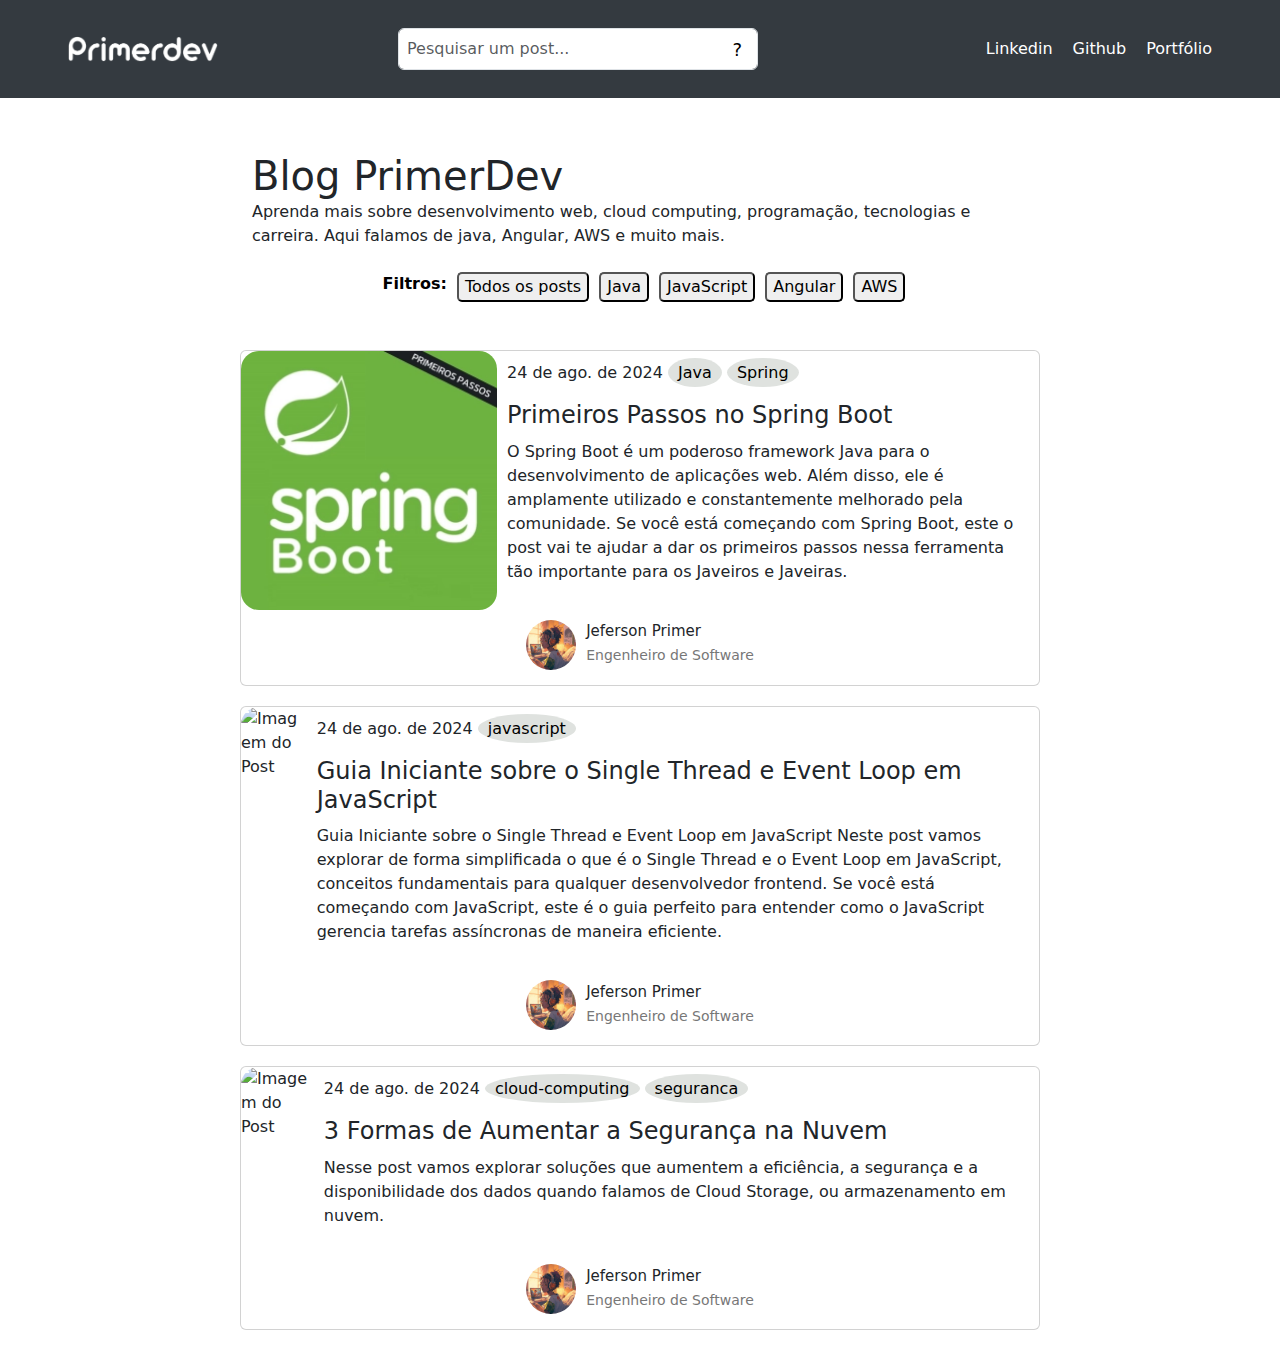
==== index.html @ 16a3ca8a "styles: remove comments" ====
<!DOCTYPE html>
<html lang="pt-BR">
  <head>
    <meta charset="UTF-8" />
    <meta name="viewport" content="width=device-width, initial-scale=1.0" />

    <!-- -->
    <link
      href="https://cdn.jsdelivr.net/npm/bootstrap@5.3.0-alpha1/dist/css/bootstrap.min.css"
      rel="stylesheet"
    />

    <title>Blog | Jeferson Primer | Dev</title>
    <link rel="stylesheet" href="styles.css" />
    <link rel="stylesheet" href="mobile.css" />
  </head>
  <body>
    <!--  -->
    <header>
      <nav class="navbar navbar-expand-lg navbar-dark ms-5 me-5">
        <div class="logo">
          <img src="image/logo.png" alt="Logo Primerdev" />
        </div>
        <!-- -->
        
        <!-- -->
        <button
          class="navbar-toggler"
          type="button"
          id="hamburger-btn"
          aria-controls="navbarNav"
          aria-expanded="false"
          aria-label="Alternar navegação"
        >
          <span class="navbar-toggler-icon"></span>
        </button>

        <div class="search-bar search-container">
          <!--  -->
          <input
            type="text"
            id="search-input"
            class="form-control"
            placeholder="Pesquisar um post..."
            autocomplete="off"
          />
          
          <!--  -->
          <button id="helpButton" title="Ajuda">?</button>
          
          <!-- Mensagem informativa (será exibida ao clicar no botão de ajuda) -->
          <div id="message" class="message" style="display: none;">Digite 3 ou mais caracteres para começar a busca</div>
          
          <!-- Lista de sugestões de pesquisa -->
          <ul id="suggestionsList" class="suggestions-list"></ul>
        </div>
        
        <!-- Links de navegação -->
        <div class="collapse navbar-collapse" id="navbarNav">
          <div class="nav-links ms-auto">
            <a href="https://www.linkedin.com/in/jeferson-primer/" class="nav-link">Linkedin</a>
            <a href="https://github.io/jefersonprimer" class="nav-link">Github</a>
            <a href="https://jefersonprimer.github.com" class="nav-link">Portfólio</a>
          </div>
        </div>
      </nav>
    </header>

    <!--  -->
    <main>
      <section>
        <div class="container home">
          <h1>Blog PrimerDev</h1>
          <p>
            Aprenda mais sobre desenvolvimento web, cloud computing,
            programação, tecnologias e <br> carreira. Aqui falamos de java, Angular,
            AWS e muito mais.
          </p>
        </div>

        <!--  -->
        <div class="filtro ms-4 me-3 mt-4 mb-5">
          <span>Filtros:</span>
          <button class="filter-btn" data-filter="all">Todos os posts</button>
          <button class="filter-btn" data-filter="java">Java</button>
          <button class="filter-btn" data-filter="javascript">JavaScript</button>
          <button class="filter-btn" data-filter="angular">Angular</button>
          <button class="filter-btn" data-filter="aws">AWS</button>
        </div>
      </section>

      <!--  -->
      <section>
        <div class="container card-container" id="posts-container">
          <!--  -->
          <a href="post-detalhes.html?id=1">
            <div class="card" data-tags="java Spring">
              <div class="post">
                <div class="post-header">
                  <img src="image/cover.webp" alt="Imagem do Post" />
                  <div class="post-text">
                    <p class="data">
                      24 de ago. de 2024 <span>Java</span> <span>Spring</span>
                    </p>
                    <h1>Primeiros Passos no Spring Boot</h1>
                    <p>
                      O Spring Boot é um poderoso framework Java para o desenvolvimento de aplicações
                      web. Além disso, ele é amplamente utilizado e constantemente melhorado pela 
                      comunidade. Se você está começando com Spring Boot, este o post vai te ajudar
                      a dar os primeiros passos nessa ferramenta tão importante para os Javeiros
                      e Javeiras.
                    </p>
                  </div>
                </div>
              </div>
          </a>

            <a href="https://jefersonprimer.github.com">
              <div class="meu-perfil">
                <img src="image/profile.jpg" alt="Foto de perfil" />
                <div class="perfil-info">
                  <h1>Jeferson Primer</h1>
                  <p>Engenheiro de Software</p>
                </div>
              </div>
            </a>
          </div>

          <!--  -->
          <a href="post-detalhes.html?id=2">
            <div class="card" data-tags="javascript">
              <div class="post">
                <div class="post-header">
                  <img src="image/js.webp" alt="Imagem do Post" />
                  <div class="post-text">
                    <p class="data">
                      24 de ago. de 2024 <span>javascript</span>
                    </p>
                    <h1>Guia Iniciante sobre o Single Thread e Event Loop em JavaScript</h1>
                    <p>
                      Guia Iniciante sobre o Single Thread e Event Loop em JavaScript
                      Neste post vamos explorar de forma simplificada o que é o Single Thread
                      e o Event Loop em JavaScript, conceitos fundamentais para qualquer 
                      desenvolvedor frontend. Se você está começando com JavaScript, este é o 
                      guia perfeito para entender como o JavaScript gerencia tarefas assíncronas 
                      de maneira eficiente.
                    </p>
                  </div>
                </div>
              </div>
          </a>

            <a href="https://jefersonprimer.github.com">
              <div class="meu-perfil">
                <img src="image/profile.jpg" alt="Foto de perfil" />
                <div class="perfil-info">
                  <h1>Jeferson Primer</h1>
                  <p>Engenheiro de Software</p>
                </div>
              </div>
            </a>
          </div>

          <!--  -->
          <a href="post-detalhes.html?id=3">
            <div class="card" data-tags="aws cloud">
              <div class="post">
                <div class="post-header">
                  <img src="image/cc.webp" alt="Imagem do Post" />
                  <div class="post-text">
                    <p class="data">
                      24 de ago. de 2024 <span>cloud-computing</span> <span>seguranca</span>
                    </p>
                    <h1>3 Formas de Aumentar a Segurança na Nuvem</h1>
                    <p>
                      Nesse post vamos explorar soluções que aumentem a eficiência, a segurança 
                      e a disponibilidade dos dados quando falamos de Cloud Storage, ou 
                      armazenamento em nuvem.
                    </p>
                  </div>
                </div>
              </div>
          </a>

            <a href="https://jefersonprimer.github.com">
              <div class="meu-perfil">
                <img src="image/profile.jpg" alt="Foto de perfil" />
                <div class="perfil-info">
                  <h1>Jeferson Primer</h1>
                  <p>Engenheiro de Software</p>
                </div>
              </div>
            </a>
          </div>

      </section>
    </main>

    <div id="menu-overlay" class="overlay">
      <div class="overlay-content">
        <a href="https://www.linkedin.com/in/jeferson-primer/" class="nav-link">Linkedin</a>
        <a href="https://github.com/jefersonprimer" class="nav-link">Github</a>
        <a href="https://jefersonprimer.github.io" class="nav-link">Portfólio</a>
      </div>
    </div>

    <script src="search.js"></script>
    <script src="scripts.js"></script>
    <script src="filtro.js"></script>
    <script src="searchSujest.js"></script>

    <!--  -->
    <script src="https://cdn.jsdelivr.net/npm/@popperjs/core@2.11.6/dist/umd/popper.min.js"></script>
    <script src="https://cdn.jsdelivr.net/npm/bootstrap@5.3.0-alpha1/dist/js/bootstrap.min.js"></script>
  </body>
</html>
---- styles.css ----
body, html {
  overflow-x: hidden;
}

/* header style */
header {
  display: flex;
  justify-content: center;  
  align-items: center;
  background-color: #343a40;
  padding: 0px 20px; /* 10px 20px */
  margin-bottom: 6vh;
}

/* Navbar styles */
.navbar {
  display: flex;
  justify-content: space-between; 
  align-items: center;
  width: 100%;
}

/* Logo */
.navbar .logo img {
  filter: brightness(0) invert(1);
  max-width: 150px;
  margin-right: 10rem;
}

/* Search styles */
/* .navbar .search-bar {
  display: flex;
  justify-content: flex-end;
  margin-left: auto;  
  width: 30%;
} */

.navbar .search-bar input {
  width: 100%;
  padding: 8px;
}


/* Navbar styles */
.navbar {
  display: flex;
  justify-content: space-between;  
  align-items: center;
  width: 100%;
}

/* Barra de pesquisa */
.navbar .search-bar {
  flex-grow: 1;
  max-width: 40vh;
  min-width: 22vh;
  display: flex;
  justify-content: flex-end;
}

.navbar .search-bar input {
  width: 100%;
  padding: 8px;
}

.nav-links {
  display: flex;
  gap: 20px;
  justify-content: flex-start;
}

.nav-links a {
  color: white;
  text-decoration: none;
}

.nav-links a:hover {
  text-decoration: underline;
}

.home {
  display: flex;            
  flex-direction: column; 
  align-items: flex-start;  
  margin: 0 auto;           
  max-width: 800px;
  width: 100%;          
  height: auto;          
}

.home h1, .home p {
  text-align: left;         
  margin: 0;               
}



/* Overlay nav */
/* Alteração na classe do ícone do hambúrguer */
.navbar-toggler-icon {
  background-image: url("data:image/svg+xml,%3Csvg xmlns='http://www.w3.org/2000/svg' width='30' height='30' viewBox='0 0 30 30'%3E%3Cpath stroke='%23ffffff' stroke-linecap='round' stroke-linejoin='round' stroke-width='2' d='M5 7h20M5 15h20M5 23h20'%3E%3C/path%3E%3C/svg%3E");
}

.navbar-toggler-icon.close-icon {
  background-image: url("data:image/svg+xml,%3Csvg xmlns='http://www.w3.org/2000/svg' width='30' height='30' viewBox='0 0 30 30'%3E%3Cpath stroke='%23ffffff' stroke-linecap='round' stroke-linejoin='round' stroke-width='2' d='M6 6l18 18M6 24L24 6'%3E%3C/path%3E%3C/svg%3E");
}

.overlay {
  position: fixed;
  top: 0;
  left: 0;
  width: 100%;
  height: 100%;
  background-color: rgba(0, 0, 0, 0.8);
  z-index: 9999;
  display: none;
  justify-content: center;
  align-items: center;
  opacity: 0;
  transition: opacity 0.3s ease;
}

.overlay.show {
  display: flex;
  opacity: 1;
}

.overlay-content {
  display: flex;
  flex-direction: column;
  align-items: center;
}

.overlay-content a {
  color: white;
  font-size: 24px;
  text-decoration: none;
  margin: 20px 0;
}

.overlay-content a:hover {
  text-decoration: underline;
}

.filtro {
  display: flex;
  justify-content: center;
  gap: 10px;
}

.filtro span {
  color: black;
  font-weight: bold;
}

.filtro button {
  border-radius: 5px;
}


/* Structure of container */

a {
  color: inherit;
  text-decoration: none;
}

.card {
  width: 100%; 
  max-width: 800px; 
  margin: 20px auto; 
}


.post {
  display: flex;
  flex-direction: row; 
  justify-content: flex-start; 
  align-items: center; 
  gap: 2vh; 
}

.post-header {
  display: flex;
  flex-direction: row; 
  width: 100%;
}

.post-header img {
  border-radius: 2vh;
  max-width: 30vh; 
  object-fit: cover; 
}

.post-text {
  flex-grow: 1; 
  padding: 10px;
}

.post-text h1 {
  font-size: 24px;
  margin-bottom: 10px;
}

.post-text p {
  font-size: 16px; 
}

.post-text span {
  border-radius: 50%;
  padding: 5px 10px;
  background-color: #1212;
  color: black;
}

/* perfil styles container*/
.meu-perfil {
  display: flex;
  justify-content: center; 
  align-items: center; 
  gap: 10px; 
  margin-top: 10px;
}

.meu-perfil img {
  max-width: 50px; 
  border-radius: 50%; 
  margin-bottom: 15px;
}

.perfil-info {
  display: flex;
  flex-direction: column; 
  justify-content: center;
}

.perfil-info h1 {
  font-size: 15px; 
  margin: 0
}

.perfil-info p {
  font-size: 14px; 
  color: #777; 
  margin-top: 5px;
}

/* Estilos para o campo de pesquisa */
.search-container {
  position: relative;
  margin: 20px;
}

#searchInput {
  padding: 10px;
  width: 200px;
  transition: width 0.4s ease;
}

#searchInput.expanded {
  width: 400px; 
}

#helpButton {
  position: absolute;
  right: 10px;
  top: 50%;
  transform: translateY(-50%);
  background: none;
  border: none;
  font-size: 18px;
  cursor: pointer;
}

.message {
  display: none;
  margin-top: 10px;
  color: #888;
  font-size: 14px;
}

.suggestions-list {
  list-style: none;
  padding: 0;
  margin: 0;
  position: absolute;
  top: 50px;
  left: 0;
  right: 0;
  background-color: white;
  border: 1px solid #ccc;
  display: none; 
  max-height: 200px;
  overflow-y: auto;
}

.suggestions-list li {
  padding: 10px;
  cursor: pointer;
}

.suggestions-list li:hover {
  background-color: #f0f0f0;
}

.suggestions-list.active {
  display: block; 
}
---- mobile.css ----
@media (max-width: 768px) {
  /* Modifica o layout do card-container para coluna */
  .card-container {
    flex-direction: column; /* Empilha os itens em uma coluna */
    align-items: center; /* Centraliza os itens */
  }

  /* Faz os cards ocuparem 100% da largura da tela */
  .card {
    width: 100%; /* Card ocupa 100% da largura */
    margin-bottom: 20px; /* Espaço entre os cards */
  }

  /* Modifica o layout do post-header */
  .post-header {
    flex-direction: column; /* Coloca a imagem em cima e o texto abaixo */
    align-items: center; /* Centraliza o conteúdo dentro do card */
  }

  .post-header img {
    width: 100%; /* A imagem vai ocupar toda a largura disponível */
    max-width: 100%; /* Garante que a imagem ocupe toda a largura */
    margin-bottom: 10px; /* Espaço entre a imagem e o texto */
  }

  .post-text {
    width: 100%; /* O texto vai ocupar toda a largura disponível */
    text-align: center; /* Centraliza o texto */
  }

  /* Estilo do perfil */
.meu-perfil {
  display: flex;
  justify-content: center; /* Alinha o perfil no centro */
  align-items: center; /* Alinha verticalmente o conteúdo */
  gap: 10px; /* Espaço entre a imagem e o texto */
  margin-top: 10px;
}

.meu-perfil img {
  max-width: 50px; /* Tamanho da imagem do perfil */
  border-radius: 50%; /* Deixa a imagem circular */
  margin-bottom: 15px;
}

.perfil-info {
  display: flex;
  flex-direction: column; /* Organiza os itens do perfil verticalmente */
  justify-content: center;
}

.perfil-info h1 {
  font-size: 15px; /* Tamanho do nome */
  margin: 0
}

.perfil-info p {
  font-size: 14px; /* Tamanho do cargo */
  color: #777; /* Cor para o cargo */
  margin-top: 5px;
}
}


/* Responsividade - Para telas menores */
@media (max-width: 992px) {
  .navbar .search-bar {
    width: 100%;  /* A barra de pesquisa ocupa toda a largura em telas pequenas */
  }

  .nav-links {
    display: flex;
    flex-direction: column; /* Torna os links verticais em telas pequenas */
    gap: 10px;
    margin-bottom: 10px;
  }

  .navbar-toggler {
    display: block;  /* Exibe o botão de alternância */
  }

  .navbar-collapse {
    display: none;
  }

  .navbar-toggler.collapsed + .navbar-collapse {
    display: flex;
    flex-direction: column;
    width: 100%;  /* Garante que o menu ocupe toda a largura */
  }
}
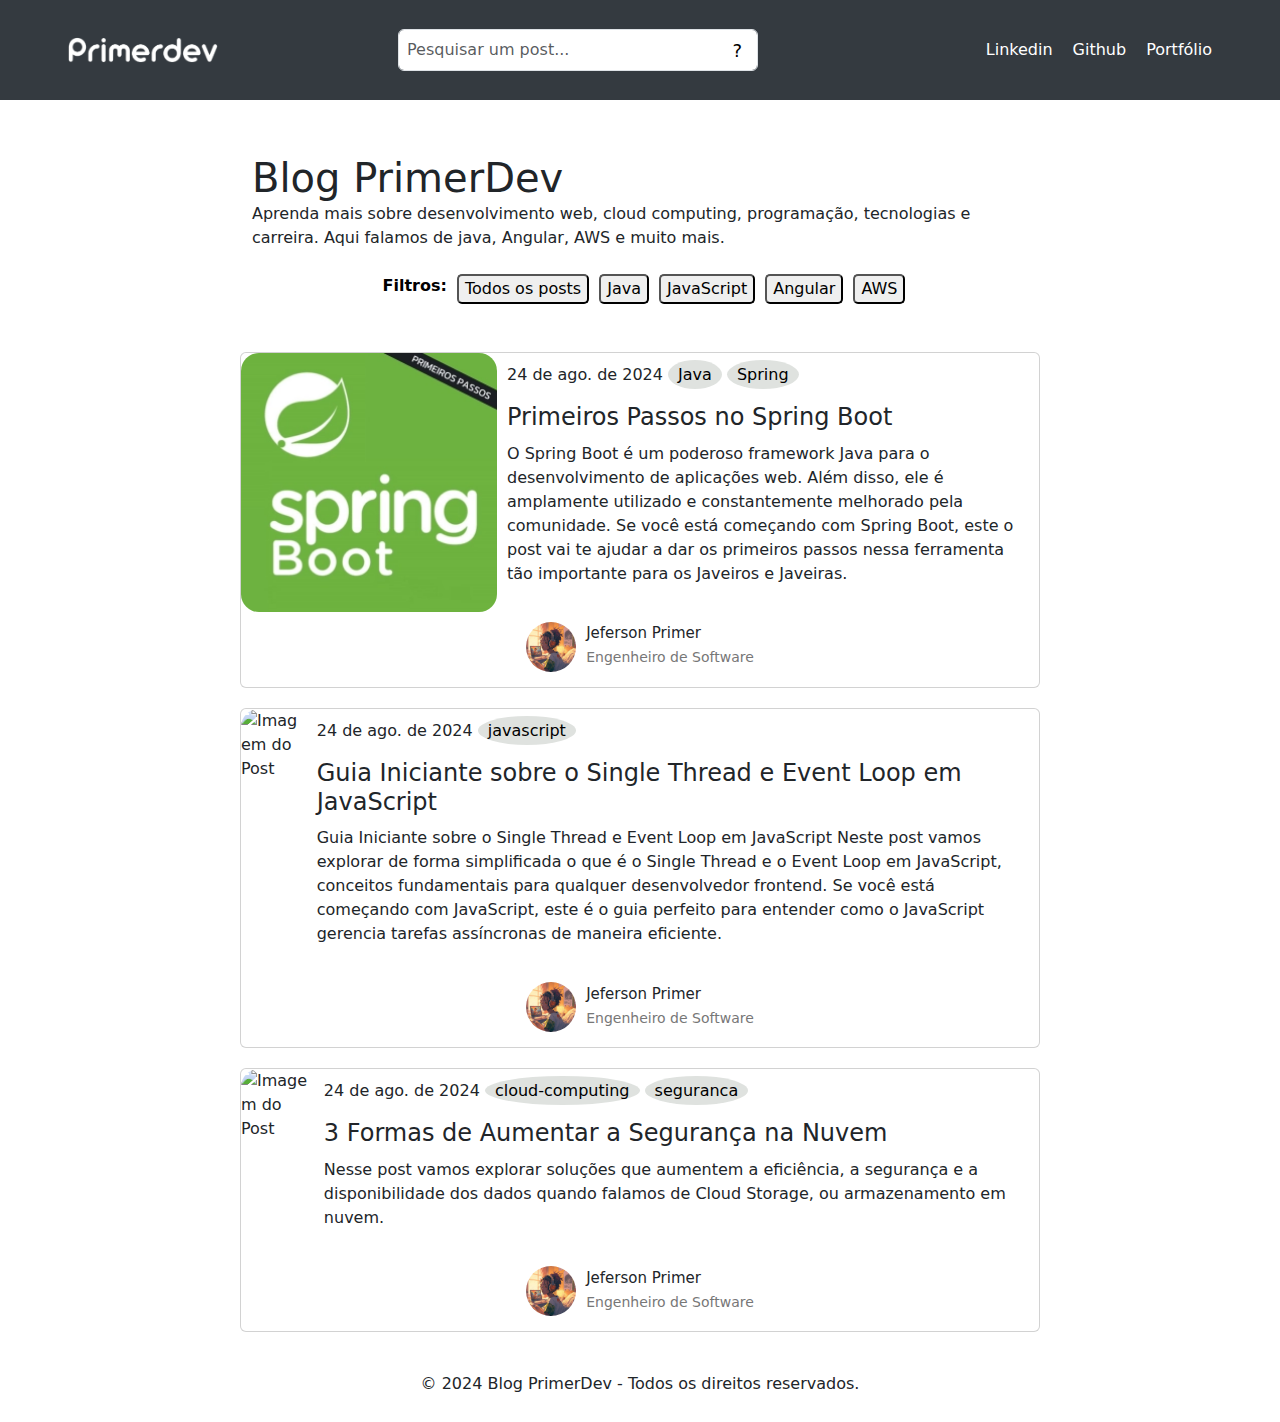
==== commit ac2a8d5b: "feat(footer): create footer in every pages" ====
--- a/index.html
+++ b/index.html
@@ -58,9 +58,9 @@
         <!-- Links de navegação -->
         <div class="collapse navbar-collapse" id="navbarNav">
           <div class="nav-links ms-auto">
-            <a href="https://www.linkedin.com/in/jeferson-primer/" class="nav-link">Linkedin</a>
-            <a href="https://github.io/jefersonprimer" class="nav-link">Github</a>
-            <a href="https://jefersonprimer.github.com" class="nav-link">Portfólio</a>
+            <a href="https://www.linkedin.com/in/jeferson-primer/" target="_blank" class="nav-link">Linkedin</a>
+            <a href="https://github.com/jefersonprimer" target="_blank" class="nav-link">Github</a>
+            <a href="https://jefersonprimer.github.io" target="_blank" class="nav-link">Portfólio</a>
           </div>
         </div>
       </nav>
@@ -115,7 +115,7 @@
               </div>
           </a>
 
-            <a href="https://jefersonprimer.github.com">
+            <a href="https://jefersonprimer.github.com" target="_blank">
               <div class="meu-perfil">
                 <img src="image/profile.jpg" alt="Foto de perfil" />
                 <div class="perfil-info">
@@ -150,7 +150,7 @@
               </div>
           </a>
 
-            <a href="https://jefersonprimer.github.com">
+            <a href="https://jefersonprimer.github.com" target="_blank">
               <div class="meu-perfil">
                 <img src="image/profile.jpg" alt="Foto de perfil" />
                 <div class="perfil-info">
@@ -182,7 +182,7 @@
               </div>
           </a>
 
-            <a href="https://jefersonprimer.github.com">
+            <a href="https://jefersonprimer.github.com" target="_blank">
               <div class="meu-perfil">
                 <img src="image/profile.jpg" alt="Foto de perfil" />
                 <div class="perfil-info">
@@ -196,11 +196,15 @@
       </section>
     </main>
 
+    <footer>
+      <p>&copy; 2024 Blog <a href="https://www.linkedin.com/in/jeferson-primer/" target="_blank">PrimerDev</a> - Todos os direitos reservados.</p>
+    </footer>
+
     <div id="menu-overlay" class="overlay">
       <div class="overlay-content">
-        <a href="https://www.linkedin.com/in/jeferson-primer/" class="nav-link">Linkedin</a>
-        <a href="https://github.com/jefersonprimer" class="nav-link">Github</a>
-        <a href="https://jefersonprimer.github.io" class="nav-link">Portfólio</a>
+        <a href="https://www.linkedin.com/in/jeferson-primer/" target="_blank" class="nav-link">Linkedin</a>
+        <a href="https://github.com/jefersonprimer" target="_blank" class="nav-link">Github</a>
+        <a href="https://jefersonprimer.github.io" target="_blank" class="nav-link">Portfólio</a>
       </div>
     </div>
 
--- a/styles.css
+++ b/styles.css
@@ -8,7 +8,7 @@
   justify-content: center;  
   align-items: center;
   background-color: #343a40;
-  padding: 0px 20px; /* 10px 20px */
+  padding: 1px 20px; /* 10px 20px */
   margin-bottom: 6vh;
 }
 
@@ -306,3 +306,11 @@
 .suggestions-list.active {
   display: block; 
 }
+
+footer {
+  display: flex;
+  justify-content: center;
+  align-items: center;
+  padding-top: 20px;
+  padding-bottom: 10px;
+}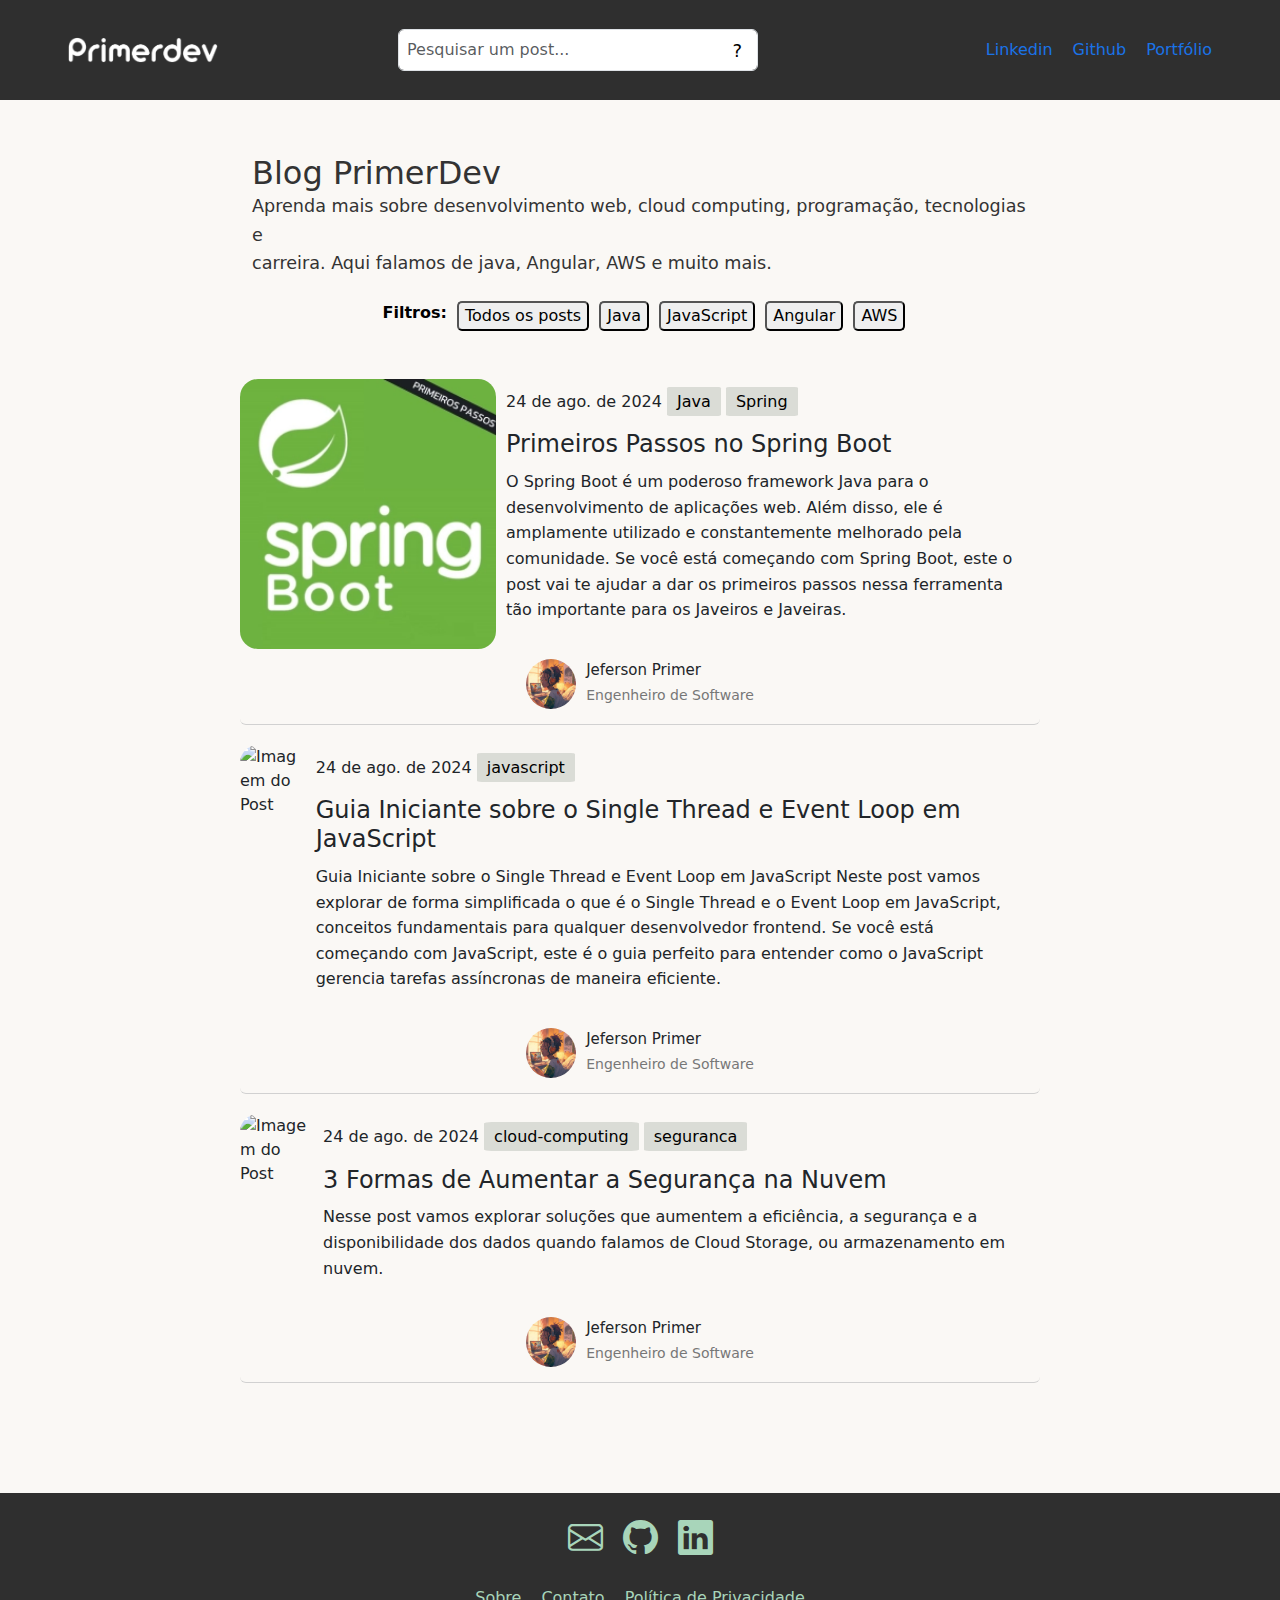
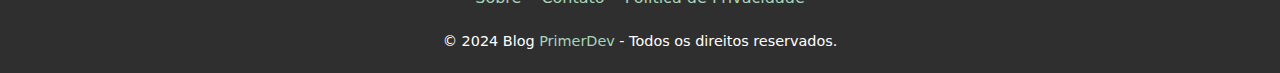
==== commit 7cc28a3d: "feat: create footer" ====
--- a/index.html
+++ b/index.html
@@ -9,6 +9,9 @@
       href="https://cdn.jsdelivr.net/npm/bootstrap@5.3.0-alpha1/dist/css/bootstrap.min.css"
       rel="stylesheet"
     />
+
+    <!-- -->
+    <link href="https://cdn.jsdelivr.net/npm/bootstrap-icons/font/bootstrap-icons.css" rel="stylesheet">
 
     <title>Blog | Jeferson Primer | Dev</title>
     <link rel="stylesheet" href="styles.css" />
@@ -19,7 +22,7 @@
     <header>
       <nav class="navbar navbar-expand-lg navbar-dark ms-5 me-5">
         <div class="logo">
-          <img src="image/logo.png" alt="Logo Primerdev" />
+          <a href="/index.html"><img src="image/logo.png" alt="Logo Primerdev" /></a>
         </div>
         <!-- -->
         
@@ -197,8 +200,35 @@
     </main>
 
     <footer>
-      <p>&copy; 2024 Blog <a href="https://www.linkedin.com/in/jeferson-primer/" target="_blank">PrimerDev</a> - Todos os direitos reservados.</p>
+      <div class="footer-container">
+        <!-- Linha 1: Ícones de redes sociais -->
+        <div class="footer-icons">
+          <a href="mailto:seuemail@dominio.com" target="_blank">
+            <i class="bi bi-envelope"></i>
+          </a>
+          <a href="https://github.com/seuperfil" target="_blank">
+            <i class="bi bi-github"></i>
+          </a>
+          <a href="https://www.linkedin.com/in/seuperfil" target="_blank">
+            <i class="bi bi-linkedin"></i>
+          </a>
+        </div>
+    
+        <!-- Linha 2: Links de navegação -->
+        <div class="footer-links">
+          <a href="/sobre">Sobre</a>
+          <a href="/contato">Contato</a>
+          <a href="/politica-de-privacidade">Política de Privacidade</a>
+        </div>
+        
+        <!-- Linha 3: Direitos autorais -->
+        <div class="footer-rights">
+          <p>&copy; 2024 Blog <a href="https://www.linkedin.com/in/jeferson-primer/" target="_blank">PrimerDev</a> - Todos os direitos reservados.</p>
+        </div>
+      </div>
     </footer>
+    
+    
 
     <div id="menu-overlay" class="overlay">
       <div class="overlay-content">
--- a/styles.css
+++ b/styles.css
@@ -1,3 +1,69 @@
+/* global */
+/* font family */
+html {
+  font-size: 16px; /* Base padrão para desktop */
+}
+
+/* Corpo do texto */
+body {
+  font-size: 1rem; /* Igual ao tamanho da fonte base */
+}
+
+/* Títulos e parágrafos */
+h1 {
+  font-size: 2rem; /* 32px em desktops */
+}
+h2 {
+  font-size: 1.75rem; /* 28px em desktops */
+}
+p {
+  font-size: 1rem; /* 16px */
+  line-height: 1.6; /* Melhor legibilidade */
+}
+
+/* Responsividade com media queries */
+@media (max-width: 768px) { /* Tablets */
+  html {
+    font-size: 15px; /* Reduz um pouco o tamanho base */
+  }
+  h1 {
+    font-size: 1.8rem; /* 27px */
+  }
+  h2 {
+    font-size: 1.6rem; /* 24px */
+  }
+  p {
+    font-size: 0.95rem; /* 14.25px */
+  }
+}
+
+@media (max-width: 480px) { /* Smartphones */
+  html {
+    font-size: 14px; /* Menor base para telas pequenas */
+  }
+  h1 {
+    font-size: 1.6rem; /* 22.4px */
+  }
+  h2 {
+    font-size: 1.4rem; /* 19.6px */
+  }
+  p {
+    font-size: 0.9rem; /* 12.6px */
+  }
+}
+
+/* Responsividade moderna com clamp() */
+h1 {
+  font-size: clamp(1.8rem, 2.5vw, 2.5rem); /* Adapta-se entre 28px e 40px */
+}
+h2 {
+  font-size: clamp(1.6rem, 2vw, 2.2rem); /* Adapta-se entre 24px e 35px */
+}
+p {
+  font-size: clamp(0.9rem, 1.5vw, 1.1rem); /* Adapta-se entre 14px e 17.6px */
+}
+
+
 body, html {
   overflow-x: hidden;
 }
@@ -7,9 +73,8 @@
   display: flex;
   justify-content: center;  
   align-items: center;
-  background-color: #343a40;
+  background-color: #2F2F2F;
   padding: 1px 20px; /* 10px 20px */
-  margin-bottom: 6vh;
 }
 
 /* Navbar styles */
@@ -70,7 +135,7 @@
 }
 
 .nav-links a {
-  color: white;
+  color: #1A73E8;
   text-decoration: none;
 }
 
@@ -78,14 +143,21 @@
   text-decoration: underline;
 }
 
+main {
+  background-color: #FAF8F5;
+  color: #333333;
+  padding-bottom: 10vh;
+}
+
 .home {
+  padding-top: 6vh;
   display: flex;            
   flex-direction: column; 
   align-items: flex-start;  
   margin: 0 auto;           
   max-width: 800px;
   width: 100%;          
-  height: auto;          
+  height: auto;
 }
 
 .home h1, .home p {
@@ -169,6 +241,9 @@
   width: 100%; 
   max-width: 800px; 
   margin: 20px auto; 
+  border: none;
+  border-bottom: 1px solid #D1D1D1;
+  background-color: #FAF8F5;
 }
 
 
@@ -207,7 +282,7 @@
 }
 
 .post-text span {
-  border-radius: 50%;
+  border-radius: 5%;
   padding: 5px 10px;
   background-color: #1212;
   color: black;
@@ -307,10 +382,56 @@
   display: block; 
 }
 
+
 footer {
-  display: flex;
-  justify-content: center;
-  align-items: center;
-  padding-top: 20px;
-  padding-bottom: 10px;
-}+  background-color: #2F2F2F; /* Fundo escuro */
+  color: #FFFFFF; /* Texto claro */
+  padding: 20px;
+  text-align: center; /* Centraliza o texto dentro de cada linha */
+}
+
+.footer-container {
+  display: flex;
+  flex-direction: column; /* Organiza as seções verticalmente */
+  align-items: center; /* Centraliza os itens */
+  gap: 20px; /* Espaçamento entre as linhas */
+}
+
+.footer-icons {
+  display: flex;
+  justify-content: center; /* Centraliza os ícones */
+  gap: 20px; /* Espaçamento entre os ícones */
+}
+
+.footer-links {
+  display: flex;
+  justify-content: center; /* Centraliza os links */
+  gap: 20px; /* Espaçamento entre os links */
+}
+
+.footer-rights p {
+  margin: 0; /* Remove o margin extra */
+  font-size: 0.9rem; /* Ajusta o tamanho da fonte */
+}
+
+.footer-rights a {
+  color: #A8D5BA; /* Cor do link */
+  text-decoration: none;
+}
+
+.footer-rights a:hover {
+  color: #81B29A; /* Cor do link no hover */
+}
+
+footer a {
+  color: #A8D5BA; /* Cor dos links */
+  text-decoration: none;
+}
+
+footer a:hover {
+  color: #81B29A; /* Cor no hover */
+}
+
+footer i {
+  font-size: 35px;
+}
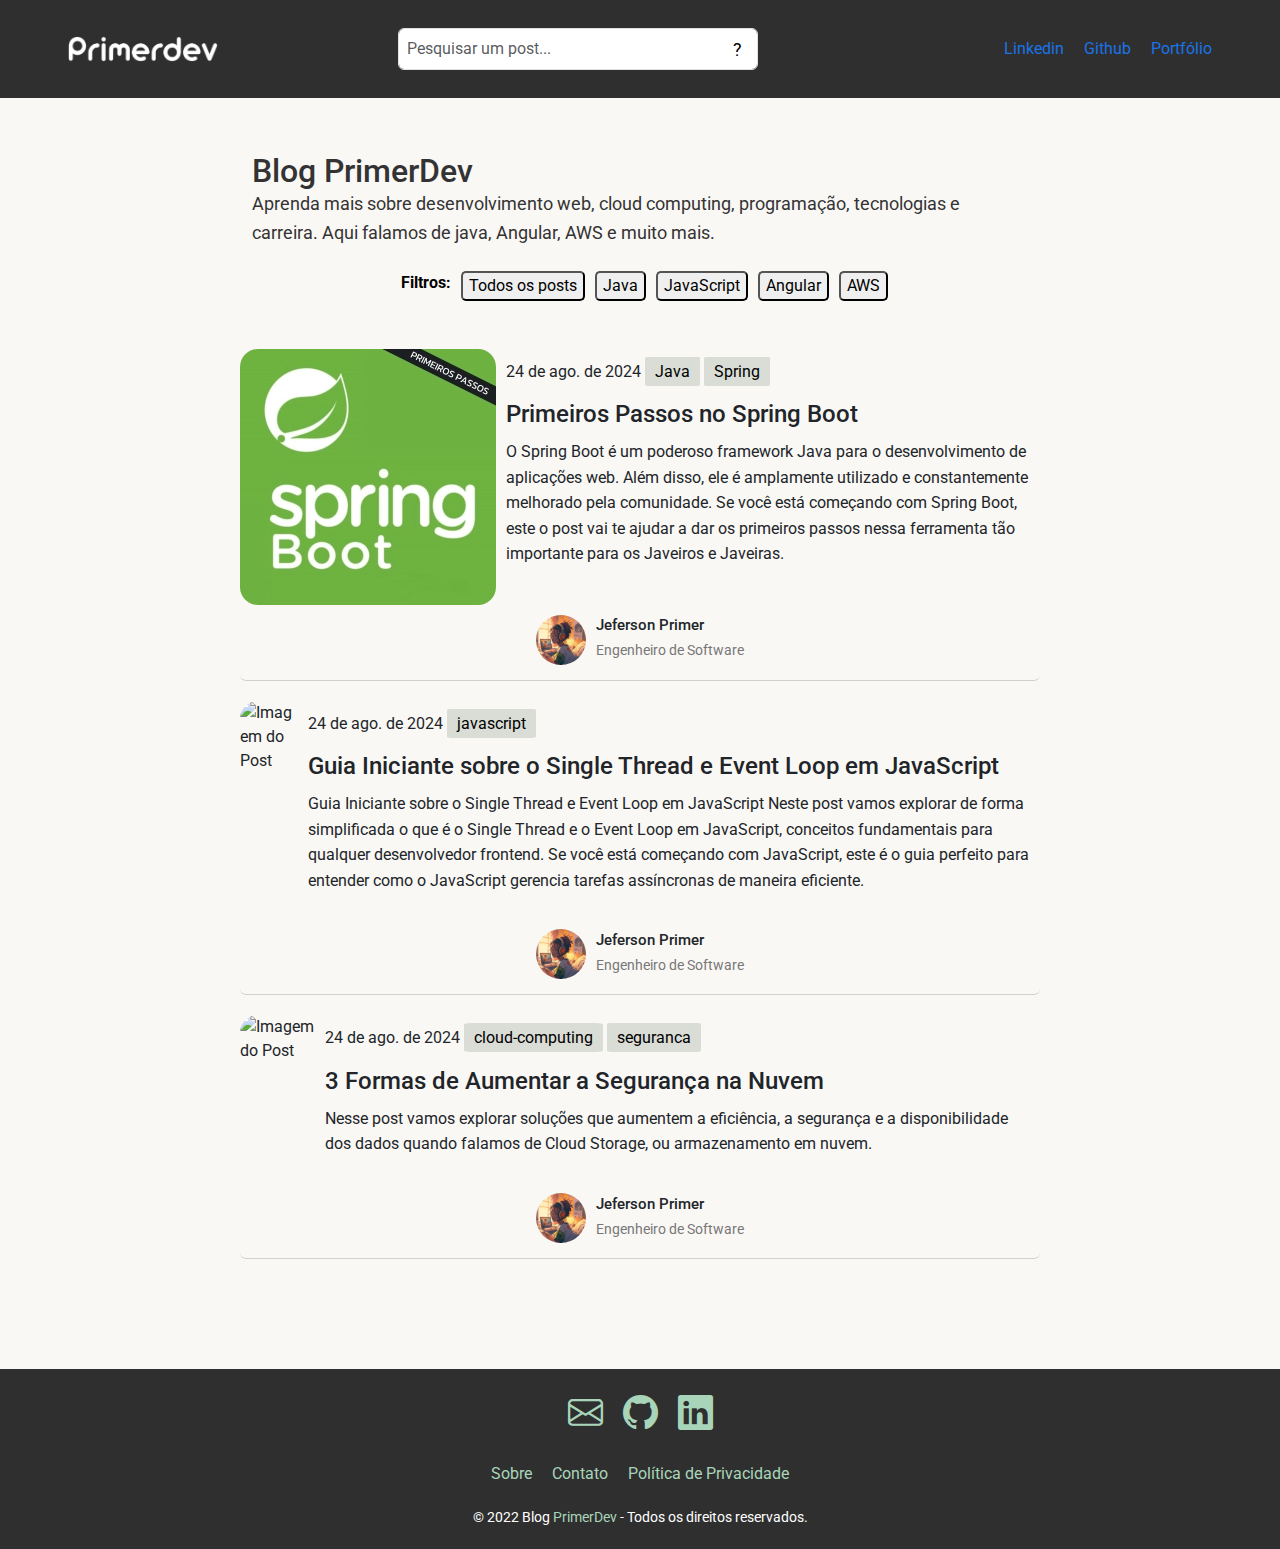
==== commit 3b72767a: "feat: changes for mobile" ====
--- a/index.html
+++ b/index.html
@@ -223,7 +223,7 @@
         
         <!-- Linha 3: Direitos autorais -->
         <div class="footer-rights">
-          <p>&copy; 2024 Blog <a href="https://www.linkedin.com/in/jeferson-primer/" target="_blank">PrimerDev</a> - Todos os direitos reservados.</p>
+          <p>&copy; 2022 Blog <a href="https://www.linkedin.com/in/jeferson-primer/" target="_blank">PrimerDev</a> - Todos os direitos reservados.</p>
         </div>
       </div>
     </footer>
--- a/styles.css
+++ b/styles.css
@@ -1,66 +1,69 @@
+@import url('https://fonts.googleapis.com/css2?family=Roboto:wght@400;700&display=swap');
+
 /* global */
 /* font family */
 html {
-  font-size: 16px; /* Base padrão para desktop */
+  font-size: 16px; 
 }
 
 /* Corpo do texto */
 body {
-  font-size: 1rem; /* Igual ao tamanho da fonte base */
+  font-size: 1rem; 
+  font-family: 'Roboto', sans-serif;
 }
 
 /* Títulos e parágrafos */
 h1 {
-  font-size: 2rem; /* 32px em desktops */
+  font-size: 2rem; 
 }
 h2 {
-  font-size: 1.75rem; /* 28px em desktops */
+  font-size: 1.75rem; 
 }
 p {
-  font-size: 1rem; /* 16px */
-  line-height: 1.6; /* Melhor legibilidade */
+  font-size: 1rem; 
+  line-height: 1.6; 
 }
 
 /* Responsividade com media queries */
-@media (max-width: 768px) { /* Tablets */
+@media (max-width: 768px) { 
   html {
-    font-size: 15px; /* Reduz um pouco o tamanho base */
+    font-size: 15px; 
   }
   h1 {
-    font-size: 1.8rem; /* 27px */
+    font-size: 1.8rem;
   }
   h2 {
-    font-size: 1.6rem; /* 24px */
+    font-size: 1.6rem;
   }
   p {
-    font-size: 0.95rem; /* 14.25px */
-  }
-}
-
-@media (max-width: 480px) { /* Smartphones */
+    font-size: 0.95rem; 
+  }
+}
+
+@media (max-width: 480px) {
   html {
-    font-size: 14px; /* Menor base para telas pequenas */
+    font-size: 14px; 
   }
   h1 {
-    font-size: 1.6rem; /* 22.4px */
+    font-size: 1.6rem; 
   }
   h2 {
-    font-size: 1.4rem; /* 19.6px */
+    font-size: 1.4rem; 
   }
   p {
-    font-size: 0.9rem; /* 12.6px */
+    font-size: 0.9rem; 
   }
 }
 
 /* Responsividade moderna com clamp() */
 h1 {
-  font-size: clamp(1.8rem, 2.5vw, 2.5rem); /* Adapta-se entre 28px e 40px */
+  font-size: clamp(1.8rem, 2.5vw, 2.5rem); 
 }
 h2 {
-  font-size: clamp(1.6rem, 2vw, 2.2rem); /* Adapta-se entre 24px e 35px */
+  font-size: clamp(1.6rem, 2vw, 2.2rem); 
 }
 p {
-  font-size: clamp(0.9rem, 1.5vw, 1.1rem); /* Adapta-se entre 14px e 17.6px */
+  font-size: clamp(0.9rem, 1.5vw, 1.1rem); 
 }
 
 
@@ -71,11 +74,17 @@
 /* header style */
 header {
   display: flex;
-  justify-content: center;  
+  justify-content: center;
   align-items: center;
   background-color: #2F2F2F;
-  padding: 1px 20px; /* 10px 20px */
-}
+  padding: 0px 20px;
+}
+
+/* header > * {
+  margin-top: -10px;
+  margin-bottom: -10px; 
+} */
+
 
 /* Navbar styles */
 .navbar {
@@ -92,14 +101,6 @@
   margin-right: 10rem;
 }
 
-/* Search styles */
-/* .navbar .search-bar {
-  display: flex;
-  justify-content: flex-end;
-  margin-left: auto;  
-  width: 30%;
-} */
-
 .navbar .search-bar input {
   width: 100%;
   padding: 8px;
@@ -121,11 +122,6 @@
   min-width: 22vh;
   display: flex;
   justify-content: flex-end;
-}
-
-.navbar .search-bar input {
-  width: 100%;
-  padding: 8px;
 }
 
 .nav-links {
--- a/mobile.css
+++ b/mobile.css
@@ -1,91 +1,107 @@
+@import url('https://fonts.googleapis.com/css2?family=Roboto:wght@400;700&display=swap');
+
 @media (max-width: 768px) {
-  /* Modifica o layout do card-container para coluna */
-  .card-container {
-    flex-direction: column; /* Empilha os itens em uma coluna */
-    align-items: center; /* Centraliza os itens */
+
+  * {
+    margin: 0;
+    padding: 0;
+    box-sizing: border-box;
+    font-family: 'Roboto', sans-serif;
   }
 
-  /* Faz os cards ocuparem 100% da largura da tela */
-  .card {
-    width: 100%; /* Card ocupa 100% da largura */
-    margin-bottom: 20px; /* Espaço entre os cards */
+  /* header style */
+  header {
+    display: flex;
+    justify-content: space-between;  /* Espaçamento entre logo, barra de pesquisa e botão de hambúrguer */
+    align-items: center;
+    background-color: #2F2F2F;
+    padding: 10px 20px;
   }
 
-  /* Modifica o layout do post-header */
-  .post-header {
-    flex-direction: column; /* Coloca a imagem em cima e o texto abaixo */
-    align-items: center; /* Centraliza o conteúdo dentro do card */
+  /* Logo */
+  .navbar .logo img {
+    max-width: 120px; /* Tamanho da logo ajustado */
+    filter: brightness(0) invert(1); /* Logo invertida para cores claras */
   }
 
-  .post-header img {
-    width: 100%; /* A imagem vai ocupar toda a largura disponível */
-    max-width: 100%; /* Garante que a imagem ocupe toda a largura */
-    margin-bottom: 10px; /* Espaço entre a imagem e o texto */
+  /* Barra de pesquisa */
+  .navbar .search-bar {
+    display: flex;
+    justify-content: center; /* Centraliza a barra de pesquisa */
+    align-items: center; /* Alinha o conteúdo verticalmente */
+    flex: 1; /* Faz a barra de pesquisa ocupar o máximo de espaço disponível */
+    margin: 0 10px; /* Ajusta o espaço ao redor */
   }
 
-  .post-text {
-    width: 100%; /* O texto vai ocupar toda a largura disponível */
-    text-align: center; /* Centraliza o texto */
+  .navbar .search-bar input {
+    width: 100%;  /* Barra de pesquisa ocupa 100% da largura do seu contêiner */
+    max-width: 250px; /* Largura máxima da barra */
+    padding: 8px;
+    border-radius: 20px; /* Cantos arredondados */
+    border: none;
   }
 
-  /* Estilo do perfil */
-.meu-perfil {
-  display: flex;
-  justify-content: center; /* Alinha o perfil no centro */
-  align-items: center; /* Alinha verticalmente o conteúdo */
-  gap: 10px; /* Espaço entre a imagem e o texto */
-  margin-top: 10px;
-}
+  /* Botão do hambúrguer */
+  .navbar .navbar-toggler {
+    display: block; /* Torna o botão visível em telas pequenas */
+    background-color: transparent;
+    border: none;
+    cursor: pointer;
+  }
 
-.meu-perfil img {
-  max-width: 50px; /* Tamanho da imagem do perfil */
-  border-radius: 50%; /* Deixa a imagem circular */
-  margin-bottom: 15px;
-}
+  .navbar .navbar-toggler-icon {
+    background-image: url("data:image/svg+xml,%3Csvg xmlns='http://www.w3.org/2000/svg' width='30' height='30' viewBox='0 0 30 30'%3E%3Cpath stroke='%23ffffff' stroke-linecap='round' stroke-linejoin='round' stroke-width='2' d='M5 7h20M5 15h20M5 23h20'%3E%3C/path%3E%3C/svg%3E");
+  }
 
-.perfil-info {
-  display: flex;
-  flex-direction: column; /* Organiza os itens do perfil verticalmente */
-  justify-content: center;
-}
+  /* Estilo de links de navegação, ocultados ou ajustados conforme necessário */
+  .nav-links {
+    display: flex;
+    gap: 20px;
+    justify-content: flex-start;
+  }
 
-.perfil-info h1 {
-  font-size: 15px; /* Tamanho do nome */
-  margin: 0
-}
+  .nav-links a {
+    color: #1a73e8;
+    text-decoration: none;
+  }
 
-.perfil-info p {
-  font-size: 14px; /* Tamanho do cargo */
-  color: #777; /* Cor para o cargo */
-  margin-top: 5px;
-}
+  .nav-links a:hover {
+    text-decoration: underline;
+  }
+
 }
 
 
-/* Responsividade - Para telas menores */
-@media (max-width: 992px) {
-  .navbar .search-bar {
-    width: 100%;  /* A barra de pesquisa ocupa toda a largura em telas pequenas */
+@media (max-width: 768px) {
+  .navbar {
+    flex-direction: row;  /* Empilha os itens */
+    justify-content: center; /* Alinha no centro */
+    align-items: start;
+   
   }
 
-  .nav-links {
-    display: flex;
-    flex-direction: column; /* Torna os links verticais em telas pequenas */
-    gap: 10px;
-    margin-bottom: 10px;
+  .navbar .logo img {
+    max-width: 150px; /* Ajusta o tamanho da logo */
+    margin-right: 0;  /* Remove margem excessiva */
+  }
+}
+
+
+@media (max-width: 480px) {
+  .home, .card {
+    max-width: 100%; /* Remove a limitação de largura */
+    margin: 10px;    /* Ajuste a margem para compensar */
+  }
+}
+
+
+@media (max-width: 480px) {
+  #searchInput {
+    width: 100%;
   }
 
-  .navbar-toggler {
-    display: block;  /* Exibe o botão de alternância */
-  }
-
-  .navbar-collapse {
-    display: none;
-  }
-
-  .navbar-toggler.collapsed + .navbar-collapse {
-    display: flex;
-    flex-direction: column;
-    width: 100%;  /* Garante que o menu ocupe toda a largura */
+  #searchInput.expanded {
+    width: 100%;
   }
 }
+
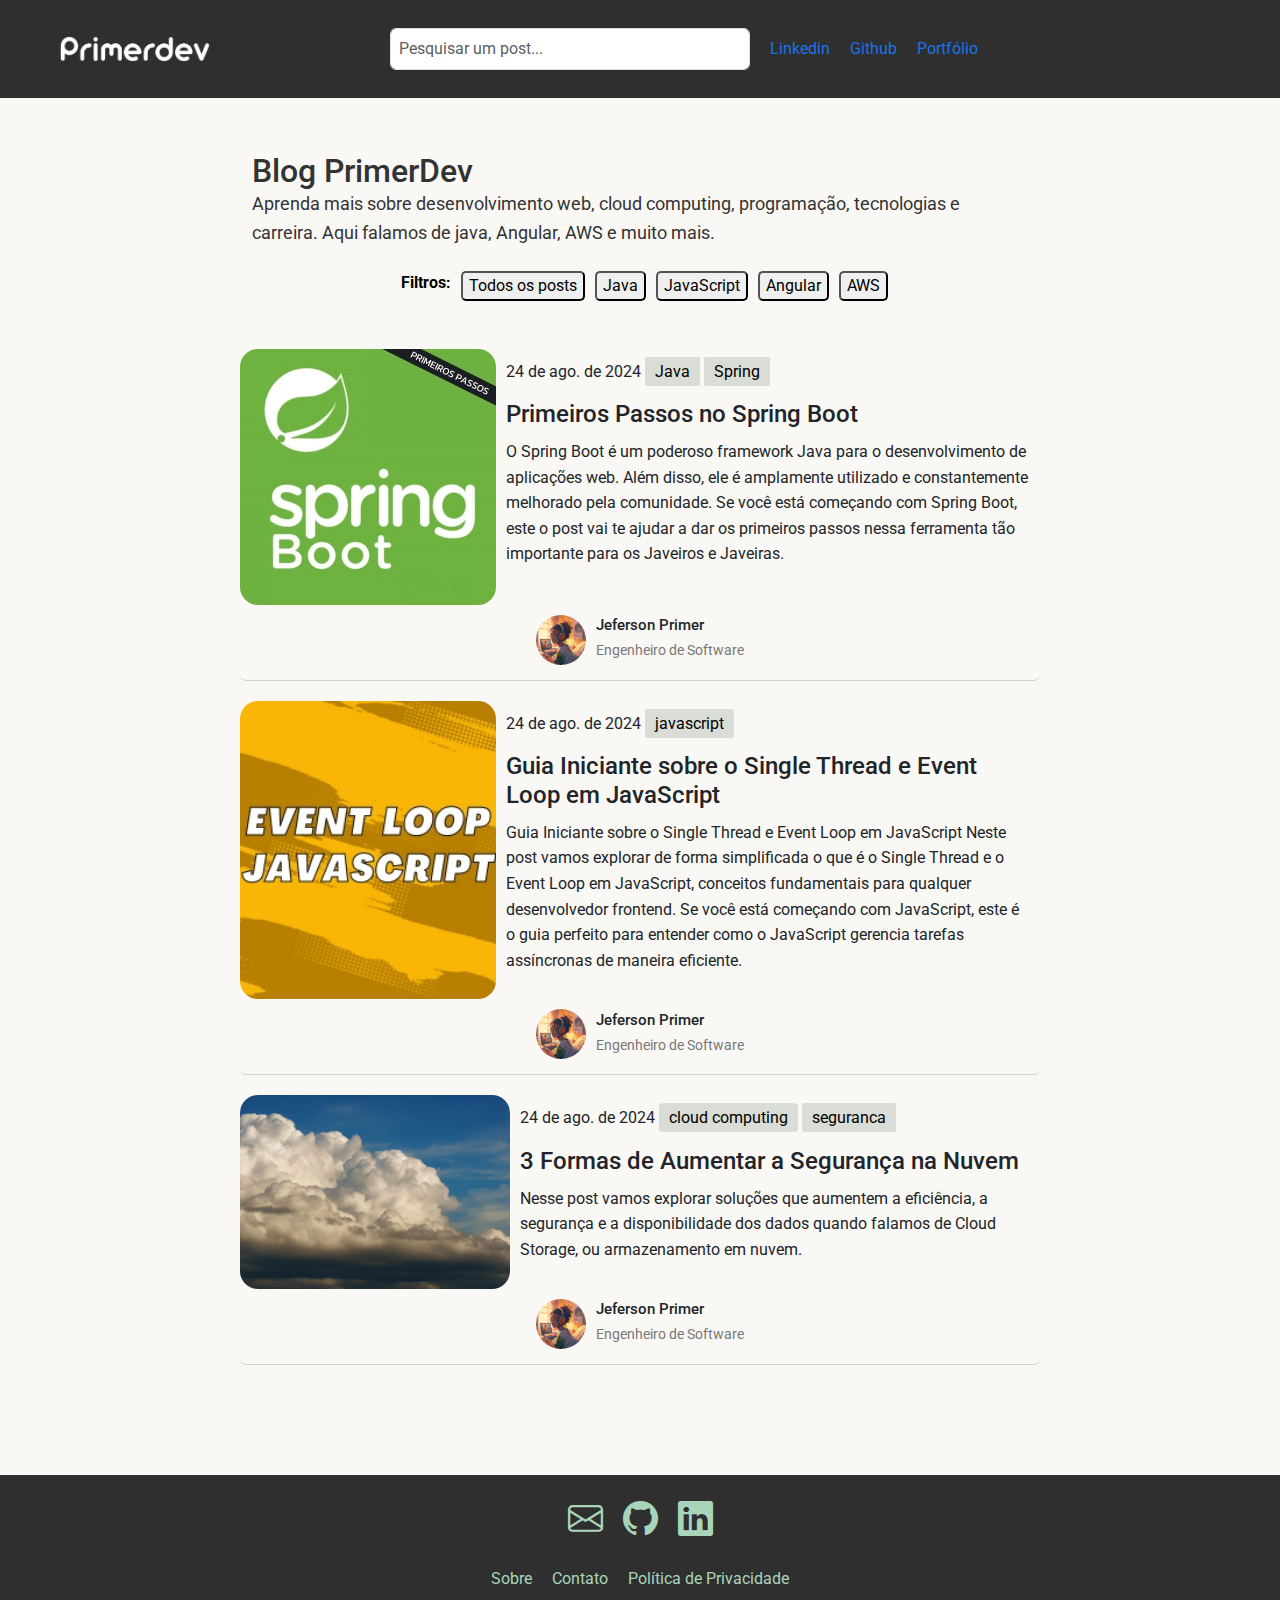
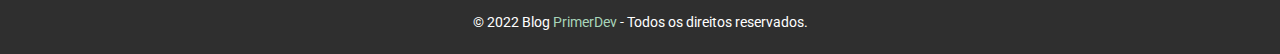
==== commit 29e6c987: "reafactor: structure folders" ====
--- a/index.html
+++ b/index.html
@@ -3,29 +3,25 @@
   <head>
     <meta charset="UTF-8" />
     <meta name="viewport" content="width=device-width, initial-scale=1.0" />
-
     <!-- -->
     <link
       href="https://cdn.jsdelivr.net/npm/bootstrap@5.3.0-alpha1/dist/css/bootstrap.min.css"
       rel="stylesheet"
     />
-
     <!-- -->
     <link href="https://cdn.jsdelivr.net/npm/bootstrap-icons/font/bootstrap-icons.css" rel="stylesheet">
 
     <title>Blog | Jeferson Primer | Dev</title>
-    <link rel="stylesheet" href="styles.css" />
-    <link rel="stylesheet" href="mobile.css" />
+    <link rel="stylesheet" href="css/index.css" />
+    <link rel="stylesheet" href="css/index-mobile.css" />
   </head>
   <body>
     <!--  -->
     <header>
-      <nav class="navbar navbar-expand-lg navbar-dark ms-5 me-5">
+      <nav class="navbar navbar-expand-lg">
         <div class="logo">
-          <a href="/index.html"><img src="image/logo.png" alt="Logo Primerdev" /></a>
-        </div>
-        <!-- -->
-        
+          <a href="/index.html"><img src="/images_home/logo.png" alt="Logo Primerdev" /></a>
+        </div>
         <!-- -->
         <button
           class="navbar-toggler"
@@ -37,9 +33,8 @@
         >
           <span class="navbar-toggler-icon"></span>
         </button>
-
+        <!--  -->
         <div class="search-bar search-container">
-          <!--  -->
           <input
             type="text"
             id="search-input"
@@ -47,20 +42,19 @@
             placeholder="Pesquisar um post..."
             autocomplete="off"
           />
+          <!--  -->
           
-          <!--  -->
-          <button id="helpButton" title="Ajuda">?</button>
+          <!-- <button id="helpButton" title="Ajuda">?</button> -->
           
           <!-- Mensagem informativa (será exibida ao clicar no botão de ajuda) -->
-          <div id="message" class="message" style="display: none;">Digite 3 ou mais caracteres para começar a busca</div>
+          <!-- <div id="message" class="message" style="display: none;">Digite 3 ou mais caracteres para começar a busca</div> -->
           
           <!-- Lista de sugestões de pesquisa -->
-          <ul id="suggestionsList" class="suggestions-list"></ul>
-        </div>
-        
-        <!-- Links de navegação -->
+          <!-- <ul id="suggestionsList" class="suggestions-list"></ul> -->
+        </div>
+        <!--  -->
         <div class="collapse navbar-collapse" id="navbarNav">
-          <div class="nav-links ms-auto">
+          <div class="nav-links">
             <a href="https://www.linkedin.com/in/jeferson-primer/" target="_blank" class="nav-link">Linkedin</a>
             <a href="https://github.com/jefersonprimer" target="_blank" class="nav-link">Github</a>
             <a href="https://jefersonprimer.github.io" target="_blank" class="nav-link">Portfólio</a>
@@ -68,7 +62,6 @@
         </div>
       </nav>
     </header>
-
     <!--  -->
     <main>
       <section>
@@ -80,7 +73,6 @@
             AWS e muito mais.
           </p>
         </div>
-
         <!--  -->
         <div class="filtro ms-4 me-3 mt-4 mb-5">
           <span>Filtros:</span>
@@ -96,11 +88,11 @@
       <section>
         <div class="container card-container" id="posts-container">
           <!--  -->
-          <a href="post-detalhes.html?id=1">
+          <a href="/routers/post-details.html?id=1">
             <div class="card" data-tags="java Spring">
               <div class="post">
                 <div class="post-header">
-                  <img src="image/cover.webp" alt="Imagem do Post" />
+                  <img src="images_home/cover.webp" alt="Imagem Spring Boot" />
                   <div class="post-text">
                     <p class="data">
                       24 de ago. de 2024 <span>Java</span> <span>Spring</span>
@@ -120,7 +112,7 @@
 
             <a href="https://jefersonprimer.github.com" target="_blank">
               <div class="meu-perfil">
-                <img src="image/profile.jpg" alt="Foto de perfil" />
+                <img src="images_home/profile.jpg" alt="Foto de perfil" />
                 <div class="perfil-info">
                   <h1>Jeferson Primer</h1>
                   <p>Engenheiro de Software</p>
@@ -130,11 +122,11 @@
           </div>
 
           <!--  -->
-          <a href="post-detalhes.html?id=2">
+          <a href="/routers/post-details.html?id=2">
             <div class="card" data-tags="javascript">
               <div class="post">
                 <div class="post-header">
-                  <img src="image/js.webp" alt="Imagem do Post" />
+                  <img src="images_home/js.webp" alt="Imagem JavaScript" />
                   <div class="post-text">
                     <p class="data">
                       24 de ago. de 2024 <span>javascript</span>
@@ -155,7 +147,7 @@
 
             <a href="https://jefersonprimer.github.com" target="_blank">
               <div class="meu-perfil">
-                <img src="image/profile.jpg" alt="Foto de perfil" />
+                <img src="images_home/profile.jpg" alt="Foto de perfil" />
                 <div class="perfil-info">
                   <h1>Jeferson Primer</h1>
                   <p>Engenheiro de Software</p>
@@ -165,14 +157,14 @@
           </div>
 
           <!--  -->
-          <a href="post-detalhes.html?id=3">
+          <a href="/routers/post-details.html?id=3">
             <div class="card" data-tags="aws cloud">
               <div class="post">
                 <div class="post-header">
-                  <img src="image/cc.webp" alt="Imagem do Post" />
+                  <img src="images_home/cc.webp" alt="Imagem Cloud Computer" />
                   <div class="post-text">
                     <p class="data">
-                      24 de ago. de 2024 <span>cloud-computing</span> <span>seguranca</span>
+                      24 de ago. de 2024 <span>cloud computing</span> <span>seguranca</span>
                     </p>
                     <h1>3 Formas de Aumentar a Segurança na Nuvem</h1>
                     <p>
@@ -187,7 +179,7 @@
 
             <a href="https://jefersonprimer.github.com" target="_blank">
               <div class="meu-perfil">
-                <img src="image/profile.jpg" alt="Foto de perfil" />
+                <img src="images_home/profile.jpg" alt="Foto de perfil" />
                 <div class="perfil-info">
                   <h1>Jeferson Primer</h1>
                   <p>Engenheiro de Software</p>
@@ -195,13 +187,12 @@
               </div>
             </a>
           </div>
-
       </section>
     </main>
 
     <footer>
       <div class="footer-container">
-        <!-- Linha 1: Ícones de redes sociais -->
+        <!--  -->
         <div class="footer-icons">
           <a href="mailto:seuemail@dominio.com" target="_blank">
             <i class="bi bi-envelope"></i>
@@ -214,22 +205,21 @@
           </a>
         </div>
     
-        <!-- Linha 2: Links de navegação -->
+        <!--  -->
         <div class="footer-links">
           <a href="/sobre">Sobre</a>
           <a href="/contato">Contato</a>
           <a href="/politica-de-privacidade">Política de Privacidade</a>
         </div>
         
-        <!-- Linha 3: Direitos autorais -->
+        <!--  -->
         <div class="footer-rights">
           <p>&copy; 2022 Blog <a href="https://www.linkedin.com/in/jeferson-primer/" target="_blank">PrimerDev</a> - Todos os direitos reservados.</p>
         </div>
       </div>
     </footer>
-    
-    
-
+
+    <!--  -->
     <div id="menu-overlay" class="overlay">
       <div class="overlay-content">
         <a href="https://www.linkedin.com/in/jeferson-primer/" target="_blank" class="nav-link">Linkedin</a>
@@ -238,10 +228,10 @@
       </div>
     </div>
 
-    <script src="search.js"></script>
-    <script src="scripts.js"></script>
-    <script src="filtro.js"></script>
-    <script src="searchSujest.js"></script>
+    <script src="js/search.js"></script>
+    <script src="js/scripts.js"></script>
+    <script src="js/filtro.js"></script>
+    <script src="js/searchSuggestion.js"></script>
 
     <!--  -->
     <script src="https://cdn.jsdelivr.net/npm/@popperjs/core@2.11.6/dist/umd/popper.min.js"></script>
--- a/css/index.css
+++ b/css/index.css
@@ -0,0 +1,421 @@
+@import url('https://fonts.googleapis.com/css2?family=Roboto:wght@400;700&display=swap');
+
+/* global */
+/* font family */
+html {
+  font-size: 16px; 
+}
+
+/* Corpo do texto */
+body {
+  font-size: 1rem; 
+  font-family: 'Roboto', sans-serif;
+}
+
+/* Títulos e parágrafos */
+h1 {
+  font-size: 2rem; 
+}
+h2 {
+  font-size: 1.75rem; 
+}
+p {
+  font-size: 1rem; 
+  line-height: 1.6; 
+}
+
+/* Responsividade com media queries */
+@media (max-width: 768px) { 
+  html {
+    font-size: 15px; 
+  }
+  h1 {
+    font-size: 1.8rem;
+  }
+  h2 {
+    font-size: 1.6rem;
+  }
+  p {
+    font-size: 0.95rem; 
+  }
+}
+
+@media (max-width: 480px) {
+  html {
+    font-size: 14px; 
+  }
+  h1 {
+    font-size: 1.6rem; 
+  }
+  h2 {
+    font-size: 1.4rem; 
+  }
+  p {
+    font-size: 0.9rem; 
+  }
+}
+
+/* Responsividade moderna com clamp() */
+h1 {
+  font-size: clamp(1.8rem, 2.5vw, 2.5rem); 
+}
+h2 {
+  font-size: clamp(1.6rem, 2vw, 2.2rem); 
+}
+p {
+  font-size: clamp(0.9rem, 1.5vw, 1.1rem); 
+}
+
+
+body, html {
+  overflow-x: hidden;
+}
+
+/* header style */
+header {
+  width: 100%;
+  display: flex;
+  justify-content: center;
+  align-items: center;
+  background-color: #2F2F2F;
+  padding: 0px 60px;
+}
+
+/* Navbar styles */
+.navbar {
+  display: flex;
+  justify-content: space-between; 
+  align-items: center;
+  width: 100%;
+  max-width: 1200px
+  padding: 0 20px;
+}
+
+.navbar .logo img {
+  filter: brightness(0) invert(1);
+  max-width: 150px;
+  margin-right: 10rem;
+}
+
+.navbar .search-bar input {
+  width: 100%;
+  padding: 8px;
+}
+
+/* Barra de pesquisa */
+.navbar .search-bar {
+  flex-grow: 1;
+  max-width: 40vh;
+  min-width: 22vh;
+  display: flex;
+  justify-content: flex-end;
+}
+
+.nav-links {
+  display: flex;
+  gap: 20px;
+  justify-content: flex-end;  
+}
+
+
+.nav-links a {
+  color: #1A73E8;
+  text-decoration: none;
+}
+
+.nav-links a:hover {
+  text-decoration: underline;
+}
+
+main {
+  background-color: #FAF8F5;
+  color: #333333;
+  padding-bottom: 10vh;
+}
+
+.home {
+  padding-top: 6vh;
+  display: flex;            
+  flex-direction: column; 
+  align-items: flex-start;  
+  margin: 0 auto;           
+  max-width: 800px;
+  width: 100%;          
+  height: auto;
+}
+
+.home h1, .home p {
+  text-align: left;         
+  margin: 0;               
+}
+
+
+
+/* Overlay nav */
+/* Alteração na classe do ícone do hambúrguer */
+.navbar-toggler-icon {
+  background-image: url("data:image/svg+xml,%3Csvg xmlns='http://www.w3.org/2000/svg' width='30' height='30' viewBox='0 0 30 30'%3E%3Cpath stroke='%23ffffff' stroke-linecap='round' stroke-linejoin='round' stroke-width='2' d='M5 7h20M5 15h20M5 23h20'%3E%3C/path%3E%3C/svg%3E");
+}
+
+.navbar-toggler-icon.close-icon {
+  background-image: url("data:image/svg+xml,%3Csvg xmlns='http://www.w3.org/2000/svg' width='30' height='30' viewBox='0 0 30 30'%3E%3Cpath stroke='%23ffffff' stroke-linecap='round' stroke-linejoin='round' stroke-width='2' d='M6 6l18 18M6 24L24 6'%3E%3C/path%3E%3C/svg%3E");
+}
+
+.overlay {
+  position: fixed;
+  top: 0;
+  left: 0;
+  width: 100%;
+  height: 100%;
+  background-color: rgba(0, 0, 0, 0.8);
+  z-index: 9999;
+  display: none;
+  justify-content: center;
+  align-items: center;
+  opacity: 0;
+  transition: opacity 0.3s ease;
+}
+
+.overlay.show {
+  display: flex;
+  opacity: 1;
+}
+
+.overlay-content {
+  display: flex;
+  flex-direction: column;
+  align-items: center;
+}
+
+.overlay-content a {
+  color: white;
+  font-size: 24px;
+  text-decoration: none;
+  margin: 20px 0;
+}
+
+.overlay-content a:hover {
+  text-decoration: underline;
+}
+
+.filtro {
+  display: flex;
+  justify-content: center;
+  gap: 10px;
+}
+
+.filtro span {
+  color: black;
+  font-weight: bold;
+}
+
+.filtro button {
+  border-radius: 5px;
+}
+
+
+/* Structure of container */
+
+a {
+  color: inherit;
+  text-decoration: none;
+}
+
+.card {
+  width: 100%; 
+  max-width: 800px; 
+  margin: 20px auto; 
+  border: none;
+  border-bottom: 1px solid #D1D1D1;
+  background-color: #FAF8F5;
+}
+
+
+.post {
+  display: flex;
+  flex-direction: row; 
+  justify-content: flex-start; 
+  align-items: center; 
+  gap: 2vh; 
+}
+
+.post-header {
+  display: flex;
+  flex-direction: row; 
+  width: 100%;
+}
+
+.post-header img {
+  border-radius: 2vh;
+  max-width: 30vh; 
+  object-fit: cover; 
+}
+
+.post-text {
+  flex-grow: 1; 
+  padding: 10px;
+}
+
+.post-text h1 {
+  font-size: 24px;
+  margin-bottom: 10px;
+}
+
+.post-text p {
+  font-size: 16px; 
+}
+
+.post-text span {
+  border-radius: 5%;
+  padding: 5px 10px;
+  background-color: #1212;
+  color: black;
+}
+
+/* perfil styles container*/
+.meu-perfil {
+  display: flex;
+  justify-content: center; 
+  align-items: center; 
+  gap: 10px; 
+  margin-top: 10px;
+}
+
+.meu-perfil img {
+  max-width: 50px; 
+  border-radius: 50%; 
+  margin-bottom: 15px;
+}
+
+.perfil-info {
+  display: flex;
+  flex-direction: column; 
+  justify-content: center;
+}
+
+.perfil-info h1 {
+  font-size: 15px; 
+  margin: 0
+}
+
+.perfil-info p {
+  font-size: 14px; 
+  color: #777; 
+  margin-top: 5px;
+}
+
+/* Estilos para o campo de pesquisa */
+.search-container {
+  position: relative;
+  margin: 20px;
+}
+
+#searchInput {
+  padding: 10px;
+  width: 200px;
+  transition: width 0.4s ease;
+}
+
+#searchInput.expanded {
+  width: 400px; 
+}
+
+#helpButton {
+  position: absolute;
+  right: 10px;
+  top: 50%;
+  transform: translateY(-50%);
+  background: none;
+  border: none;
+  font-size: 18px;
+  cursor: pointer;
+}
+
+.message {
+  display: none;
+  margin-top: 10px;
+  color: #888;
+  font-size: 14px;
+}
+
+.suggestions-list {
+  list-style: none;
+  padding: 0;
+  margin: 0;
+  position: absolute;
+  top: 50px;
+  left: 0;
+  right: 0;
+  background-color: white;
+  border: 1px solid #ccc;
+  display: none; 
+  max-height: 200px;
+  overflow-y: auto;
+}
+
+.suggestions-list li {
+  padding: 10px;
+  cursor: pointer;
+}
+
+.suggestions-list li:hover {
+  background-color: #f0f0f0;
+}
+
+.suggestions-list.active {
+  display: block; 
+}
+
+
+footer {
+  background-color: #2F2F2F; /* Fundo escuro */
+  color: #FFFFFF; /* Texto claro */
+  padding: 20px;
+  text-align: center; /* Centraliza o texto dentro de cada linha */
+}
+
+.footer-container {
+  display: flex;
+  flex-direction: column; /* Organiza as seções verticalmente */
+  align-items: center; /* Centraliza os itens */
+  gap: 20px; /* Espaçamento entre as linhas */
+}
+
+.footer-icons {
+  display: flex;
+  justify-content: center; /* Centraliza os ícones */
+  gap: 20px; /* Espaçamento entre os ícones */
+}
+
+.footer-links {
+  display: flex;
+  justify-content: center; /* Centraliza os links */
+  gap: 20px; /* Espaçamento entre os links */
+}
+
+.footer-rights p {
+  margin: 0; /* Remove o margin extra */
+  font-size: 0.9rem; /* Ajusta o tamanho da fonte */
+}
+
+.footer-rights a {
+  color: #A8D5BA; /* Cor do link */
+  text-decoration: none;
+}
+
+.footer-rights a:hover {
+  color: #81B29A; /* Cor do link no hover */
+}
+
+footer a {
+  color: #A8D5BA; /* Cor dos links */
+  text-decoration: none;
+}
+
+footer a:hover {
+  color: #81B29A; /* Cor no hover */
+}
+
+footer i {
+  font-size: 35px;
+}
--- a/css/index-mobile.css
+++ b/css/index-mobile.css
@@ -0,0 +1,107 @@
+@import url('https://fonts.googleapis.com/css2?family=Roboto:wght@400;700&display=swap');
+
+@media (max-width: 768px) {
+
+  * {
+    margin: 0;
+    padding: 0;
+    box-sizing: border-box;
+    font-family: 'Roboto', sans-serif;
+  }
+
+  /* header style */
+  header {
+    display: flex;
+    justify-content: space-between;  /* Espaçamento entre logo, barra de pesquisa e botão de hambúrguer */
+    align-items: center;
+    background-color: #2F2F2F;
+    padding: 10px 20px;
+  }
+
+  /* Logo */
+  .navbar .logo img {
+    max-width: 120px; /* Tamanho da logo ajustado */
+    filter: brightness(0) invert(1); /* Logo invertida para cores claras */
+  }
+
+  /* Barra de pesquisa */
+  .navbar .search-bar {
+    display: flex;
+    justify-content: center; /* Centraliza a barra de pesquisa */
+    align-items: center; /* Alinha o conteúdo verticalmente */
+    flex: 1; /* Faz a barra de pesquisa ocupar o máximo de espaço disponível */
+    margin: 0 10px; /* Ajusta o espaço ao redor */
+  }
+
+  .navbar .search-bar input {
+    width: 100%;  /* Barra de pesquisa ocupa 100% da largura do seu contêiner */
+    max-width: 250px; /* Largura máxima da barra */
+    padding: 8px;
+    border-radius: 20px; /* Cantos arredondados */
+    border: none;
+  }
+
+  /* Botão do hambúrguer */
+  .navbar .navbar-toggler {
+    display: block; /* Torna o botão visível em telas pequenas */
+    background-color: transparent;
+    border: none;
+    cursor: pointer;
+  }
+
+  .navbar .navbar-toggler-icon {
+    background-image: url("data:image/svg+xml,%3Csvg xmlns='http://www.w3.org/2000/svg' width='30' height='30' viewBox='0 0 30 30'%3E%3Cpath stroke='%23ffffff' stroke-linecap='round' stroke-linejoin='round' stroke-width='2' d='M5 7h20M5 15h20M5 23h20'%3E%3C/path%3E%3C/svg%3E");
+  }
+
+  /* Estilo de links de navegação, ocultados ou ajustados conforme necessário */
+  .nav-links {
+    display: flex;
+    gap: 20px;
+    justify-content: flex-start;
+  }
+
+  .nav-links a {
+    color: #1a73e8;
+    text-decoration: none;
+  }
+
+  .nav-links a:hover {
+    text-decoration: underline;
+  }
+
+}
+
+
+@media (max-width: 768px) {
+  .navbar {
+    flex-direction: row;  /* Empilha os itens */
+    justify-content: center; /* Alinha no centro */
+    align-items: start;
+   
+  }
+
+  .navbar .logo img {
+    max-width: 150px; /* Ajusta o tamanho da logo */
+    margin-right: 0;  /* Remove margem excessiva */
+  }
+}
+
+
+@media (max-width: 480px) {
+  .home, .card {
+    max-width: 100%; /* Remove a limitação de largura */
+    margin: 10px;    /* Ajuste a margem para compensar */
+  }
+}
+
+
+@media (max-width: 480px) {
+  #searchInput {
+    width: 100%;
+  }
+
+  #searchInput.expanded {
+    width: 100%;
+  }
+}
+
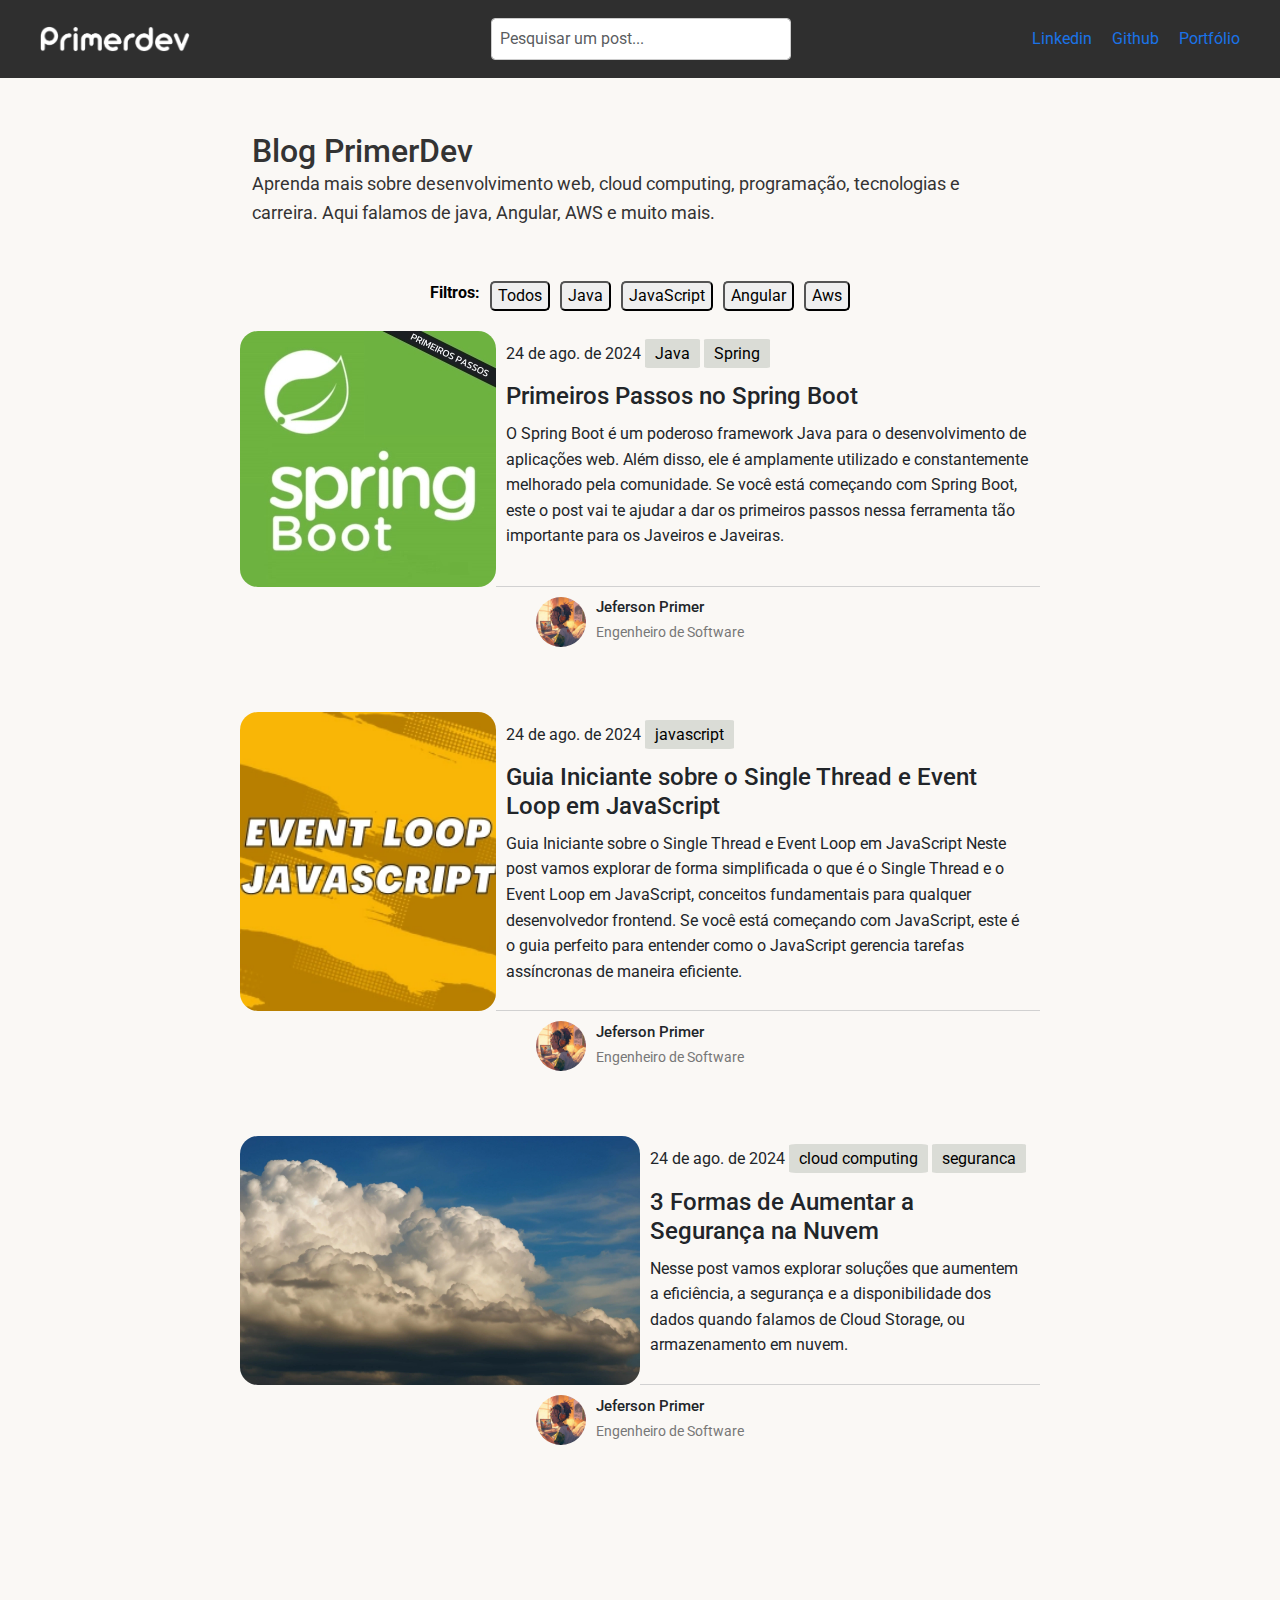
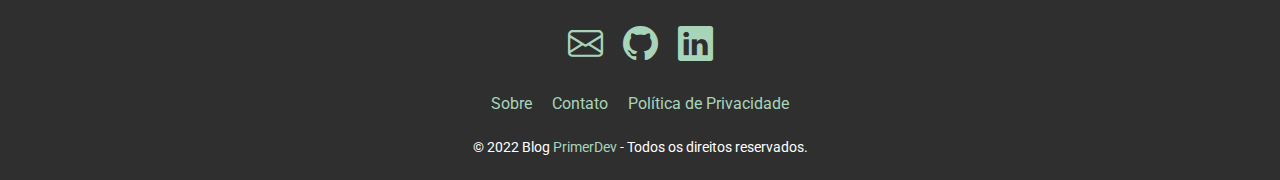
==== commit b1ed8df2: "feat(version): version 0.02" ====
--- a/index.html
+++ b/index.html
@@ -18,11 +18,21 @@
   <body>
     <!--  -->
     <header>
-      <nav class="navbar navbar-expand-lg">
+      <div class="navbar">
         <div class="logo">
           <a href="/index.html"><img src="/images_home/logo.png" alt="Logo Primerdev" /></a>
         </div>
-        <!-- -->
+
+        <div class="search-bar">
+          <input
+            type="text"
+            id="search-input"
+            class="form-control"
+            placeholder="Pesquisar um post..."
+            autocomplete="off"
+          />
+        </div>
+        <!-- hamburger -->
         <button
           class="navbar-toggler"
           type="button"
@@ -33,35 +43,15 @@
         >
           <span class="navbar-toggler-icon"></span>
         </button>
-        <!--  -->
-        <div class="search-bar search-container">
-          <input
-            type="text"
-            id="search-input"
-            class="form-control"
-            placeholder="Pesquisar um post..."
-            autocomplete="off"
-          />
-          <!--  -->
-          
-          <!-- <button id="helpButton" title="Ajuda">?</button> -->
-          
-          <!-- Mensagem informativa (será exibida ao clicar no botão de ajuda) -->
-          <!-- <div id="message" class="message" style="display: none;">Digite 3 ou mais caracteres para começar a busca</div> -->
-          
-          <!-- Lista de sugestões de pesquisa -->
-          <!-- <ul id="suggestionsList" class="suggestions-list"></ul> -->
-        </div>
-        <!--  -->
-        <div class="collapse navbar-collapse" id="navbarNav">
-          <div class="nav-links">
-            <a href="https://www.linkedin.com/in/jeferson-primer/" target="_blank" class="nav-link">Linkedin</a>
+
+        <div class="nav-links">
+          <a href="https://www.linkedin.com/in/jeferson-primer/" target="_blank" class="nav-link">Linkedin</a>
             <a href="https://github.com/jefersonprimer" target="_blank" class="nav-link">Github</a>
             <a href="https://jefersonprimer.github.io" target="_blank" class="nav-link">Portfólio</a>
-          </div>
-        </div>
-      </nav>
+        </div>
+      </div>
     </header>
+    
     <!--  -->
     <main>
       <section>
@@ -74,13 +64,13 @@
           </p>
         </div>
         <!--  -->
-        <div class="filtro ms-4 me-3 mt-4 mb-5">
+        <div class="filtro">  <!-- ms-4 me-3 mt-4 mb-5 -->
           <span>Filtros:</span>
-          <button class="filter-btn" data-filter="all">Todos os posts</button>
+          <button class="filter-btn" data-filter="all">Todos</button>
           <button class="filter-btn" data-filter="java">Java</button>
           <button class="filter-btn" data-filter="javascript">JavaScript</button>
           <button class="filter-btn" data-filter="angular">Angular</button>
-          <button class="filter-btn" data-filter="aws">AWS</button>
+          <button class="filter-btn" data-filter="aws">Aws</button>
         </div>
       </section>
 
@@ -231,7 +221,6 @@
     <script src="js/search.js"></script>
     <script src="js/scripts.js"></script>
     <script src="js/filtro.js"></script>
-    <script src="js/searchSuggestion.js"></script>
 
     <!--  -->
     <script src="https://cdn.jsdelivr.net/npm/@popperjs/core@2.11.6/dist/umd/popper.min.js"></script>
--- a/css/index.css
+++ b/css/index.css
@@ -1,18 +1,14 @@
 @import url('https://fonts.googleapis.com/css2?family=Roboto:wght@400;700&display=swap');
 
-/* global */
-/* font family */
 html {
   font-size: 16px; 
 }
 
-/* Corpo do texto */
 body {
   font-size: 1rem; 
   font-family: 'Roboto', sans-serif;
 }
 
-/* Títulos e parágrafos */
 h1 {
   font-size: 2rem; 
 }
@@ -24,38 +20,6 @@
   line-height: 1.6; 
 }
 
-/* Responsividade com media queries */
-@media (max-width: 768px) { 
-  html {
-    font-size: 15px; 
-  }
-  h1 {
-    font-size: 1.8rem;
-  }
-  h2 {
-    font-size: 1.6rem;
-  }
-  p {
-    font-size: 0.95rem; 
-  }
-}
-
-@media (max-width: 480px) {
-  html {
-    font-size: 14px; 
-  }
-  h1 {
-    font-size: 1.6rem; 
-  }
-  h2 {
-    font-size: 1.4rem; 
-  }
-  p {
-    font-size: 0.9rem; 
-  }
-}
-
-/* Responsividade moderna com clamp() */
 h1 {
   font-size: clamp(1.8rem, 2.5vw, 2.5rem); 
 }
@@ -69,32 +33,54 @@
 
 body, html {
   overflow-x: hidden;
-}
-
-/* header style */
+  font-family: 'Roboto', sans-serif;
+}
+
 header {
   width: 100%;
   display: flex;
   justify-content: center;
   align-items: center;
   background-color: #2F2F2F;
-  padding: 0px 60px;
-}
-
-/* Navbar styles */
+  padding: 10px 20px;
+}
+
 .navbar {
   display: flex;
   justify-content: space-between; 
   align-items: center;
   width: 100%;
   max-width: 1200px
-  padding: 0 20px;
 }
 
 .navbar .logo img {
   filter: brightness(0) invert(1);
+}
+
+.logo {
+  flex: 0 0 auto; 
+}
+
+.logo img {
   max-width: 150px;
-  margin-right: 10rem;
+}
+
+#searchInput {
+  transition: width 0.3s ease-in-out;
+}
+
+.search-bar {
+  flex: 1; 
+  display: flex;
+  justify-content: center; 
+}
+
+.search-bar input {
+  width: 100%;
+  max-width: 300px;
+  padding: 8px;
+  border: 1px solid #ccc;
+  border-radius: 4px;
 }
 
 .navbar .search-bar input {
@@ -102,7 +88,6 @@
   padding: 8px;
 }
 
-/* Barra de pesquisa */
 .navbar .search-bar {
   flex-grow: 1;
   max-width: 40vh;
@@ -112,9 +97,12 @@
 }
 
 .nav-links {
+  flex: 0 0 auto; 
   display: flex;
   gap: 20px;
   justify-content: flex-end;  
+  flex-wrap: wrap;
+  text-align: center;
 }
 
 
@@ -135,6 +123,7 @@
 
 .home {
   padding-top: 6vh;
+  padding-bottom: 6vh;
   display: flex;            
   flex-direction: column; 
   align-items: flex-start;  
@@ -148,8 +137,6 @@
   text-align: left;         
   margin: 0;               
 }
-
-
 
 /* Overlay nav */
 /* Alteração na classe do ícone do hambúrguer */
@@ -214,8 +201,7 @@
 }
 
 
-/* Structure of container */
-
+/* Structure of post container */
 a {
   color: inherit;
   text-decoration: none;
@@ -226,10 +212,17 @@
   max-width: 800px; 
   margin: 20px auto; 
   border: none;
-  border-bottom: 1px solid #D1D1D1;
   background-color: #FAF8F5;
-}
-
+  margin-bottom: 50px;
+}
+
+.card:hover {
+  border: 1px solid #1212;
+  background-color: #f0f0f0;
+  box-shadow: 0 4px 8px rgba(0, 0, 0, 0.1);
+  transform: scale(1.02);
+  transition: transform 0.3s ease, box-shadow 0.3s ease;
+}
 
 .post {
   display: flex;
@@ -247,13 +240,14 @@
 
 .post-header img {
   border-radius: 2vh;
-  max-width: 30vh; 
+  width: 400px;
   object-fit: cover; 
 }
 
 .post-text {
   flex-grow: 1; 
   padding: 10px;
+  border-bottom: 1px solid #D1D1D1;
 }
 
 .post-text h1 {
@@ -320,53 +314,6 @@
   width: 400px; 
 }
 
-#helpButton {
-  position: absolute;
-  right: 10px;
-  top: 50%;
-  transform: translateY(-50%);
-  background: none;
-  border: none;
-  font-size: 18px;
-  cursor: pointer;
-}
-
-.message {
-  display: none;
-  margin-top: 10px;
-  color: #888;
-  font-size: 14px;
-}
-
-.suggestions-list {
-  list-style: none;
-  padding: 0;
-  margin: 0;
-  position: absolute;
-  top: 50px;
-  left: 0;
-  right: 0;
-  background-color: white;
-  border: 1px solid #ccc;
-  display: none; 
-  max-height: 200px;
-  overflow-y: auto;
-}
-
-.suggestions-list li {
-  padding: 10px;
-  cursor: pointer;
-}
-
-.suggestions-list li:hover {
-  background-color: #f0f0f0;
-}
-
-.suggestions-list.active {
-  display: block; 
-}
-
-
 footer {
   background-color: #2F2F2F; /* Fundo escuro */
   color: #FFFFFF; /* Texto claro */
--- a/css/index-mobile.css
+++ b/css/index-mobile.css
@@ -1,107 +1,175 @@
 @import url('https://fonts.googleapis.com/css2?family=Roboto:wght@400;700&display=swap');
 
+/* dark mode */
+@media (prefers-color-scheme: dark) {
+  body {
+    background-color: #121212;
+    color: #f5f5f5;
+  }
+  header, footer {
+    background-color: #1a1a1a;
+  }
+}
+  
+/* Exibe o botão hambúrguer por padrão */
+.navbar-toggler {
+  display: block;
+}
+
+/* Esconde o botão hambúrguer para telas maiores que 768px */
+@media (min-width: 769px) {
+  .navbar-toggler {
+    display: none;
+  }
+}
+
+/* my phone */
 @media (max-width: 768px) {
-
   * {
-    margin: 0;
-    padding: 0;
-    box-sizing: border-box;
     font-family: 'Roboto', sans-serif;
   }
 
-  /* header style */
-  header {
-    display: flex;
-    justify-content: space-between;  /* Espaçamento entre logo, barra de pesquisa e botão de hambúrguer */
-    align-items: center;
-    background-color: #2F2F2F;
-    padding: 10px 20px;
+  body, html {
+    overflow-x: hidden;
   }
 
-  /* Logo */
-  .navbar .logo img {
-    max-width: 120px; /* Tamanho da logo ajustado */
-    filter: brightness(0) invert(1); /* Logo invertida para cores claras */
+  header {
+    width: 100%;
+    display: flex;
+    justify-content: space-between; /* Espaça logo e hambúrguer horizontalmente */
+    align-items: center; /* Centraliza verticalmente */
+    background-color: #2F2F2F;
   }
 
-  /* Barra de pesquisa */
-  .navbar .search-bar {
+  .navbar {
     display: flex;
-    justify-content: center; /* Centraliza a barra de pesquisa */
-    align-items: center; /* Alinha o conteúdo verticalmente */
-    flex: 1; /* Faz a barra de pesquisa ocupar o máximo de espaço disponível */
-    margin: 0 10px; /* Ajusta o espaço ao redor */
+    align-items: center;
+    width: 100%;
+    gap: 6px;
   }
 
-  .navbar .search-bar input {
-    width: 100%;  /* Barra de pesquisa ocupa 100% da largura do seu contêiner */
-    max-width: 250px; /* Largura máxima da barra */
-    padding: 8px;
-    border-radius: 20px; /* Cantos arredondados */
-    border: none;
+  .navbar .logo {
+    flex-shrink: 0; /* Evita que a logo encolha */
   }
 
-  /* Botão do hambúrguer */
-  .navbar .navbar-toggler {
-    display: block; /* Torna o botão visível em telas pequenas */
-    background-color: transparent;
-    border: none;
+  .navbar .logo img {
+    max-width: 130px;
+    height: auto;
+  }
+
+  #searchInput {
+    transition: width 0.3s ease-in-out;
+  }
+  
+  .search-bar input {
+    width: 10%;
+    max-width: 200px;
+  }
+  
+  .navbar .nav-links {
+    display: none; /* Esconde os links na tela menor */
+  }
+
+  .navbar-toggler {
+    display: block; /* Exibe o botão hambúrguer */
     cursor: pointer;
   }
 
-  .navbar .navbar-toggler-icon {
-    background-image: url("data:image/svg+xml,%3Csvg xmlns='http://www.w3.org/2000/svg' width='30' height='30' viewBox='0 0 30 30'%3E%3Cpath stroke='%23ffffff' stroke-linecap='round' stroke-linejoin='round' stroke-width='2' d='M5 7h20M5 15h20M5 23h20'%3E%3C/path%3E%3C/svg%3E");
+  .navbar-toggler-icon {
+    width: 30px;
+    height: 30px;
   }
 
-  /* Estilo de links de navegação, ocultados ou ajustados conforme necessário */
-  .nav-links {
+  /* Extra: Centraliza o menu no modal ao abrir */
+  .nav-links.active {
     display: flex;
-    gap: 20px;
-    justify-content: flex-start;
+    flex-direction: column;
+    gap: 10px;
+    position: absolute;
+    top: 60px; /* Ajuste baseado na altura do header */
+    right: 10px;
+    background-color: #333;
+    padding: 10px;
+    border-radius: 5px;
   }
 
-  .nav-links a {
-    color: #1a73e8;
-    text-decoration: none;
+  main {
+    background-color: #FAF8F5;
+    color: #333333;
+    padding: 5px;
   }
 
-  .nav-links a:hover {
-    text-decoration: underline;
+  .home {
+    padding-top: 6vh;
+    padding-bottom: 5px;
+    display: flex;            
+    flex-direction: column; 
+    align-items: flex-start;  
+    margin: 0 auto;           
+    max-width: 800px;
+    width: 100%;          
+    height: auto;
+  }
+
+  .filtro {
+    padding: 5px 5px;
+    display: flex;
+    align-items: center;
+    flex-direction: row;
+    border: 1px solid gray;
+    border-radius: 5px;
+    gap: 5px;
+  }
+  
+  .filtro span {
+    color: black;
+    font-weight: bold;
+  }
+  
+  .card {
+    width: 100%; 
+    max-width: 400px; 
+    margin: 20px auto; 
+    border: none;
+    border-bottom: 1px solid #D1D1D1;
+    background-color: #FAF8F5;
+  }
+
+  .post {
+    display: flex;
+    flex-direction: column; 
+    align-items: center; 
+    gap: 2vh; 
+  }
+  
+  .post-header {
+    display: flex;
+    flex-direction: column; 
+    width: 100%;
+  }
+  
+  .post-header img {
+    border-radius: 2vh;
+    max-width: 600px; 
+    max-height: 300px;
+    object-fit: cover; 
+  }
+
+  .post-text h1 {
+    font-size: 24px;
+    margin-bottom: 10px;
+  }
+
+  .post-text p {
+    font-size: 16px; 
+  }
+
+  .post-text span {
+    border-radius: 5%;
+    padding: 5px 10px;
+    background-color: #1212;
+    color: black;
   }
 
 }
 
-
-@media (max-width: 768px) {
-  .navbar {
-    flex-direction: row;  /* Empilha os itens */
-    justify-content: center; /* Alinha no centro */
-    align-items: start;
-   
-  }
-
-  .navbar .logo img {
-    max-width: 150px; /* Ajusta o tamanho da logo */
-    margin-right: 0;  /* Remove margem excessiva */
-  }
-}
-
-
-@media (max-width: 480px) {
-  .home, .card {
-    max-width: 100%; /* Remove a limitação de largura */
-    margin: 10px;    /* Ajuste a margem para compensar */
-  }
-}
-
-
-@media (max-width: 480px) {
-  #searchInput {
-    width: 100%;
-  }
-
-  #searchInput.expanded {
-    width: 100%;
-  }
-}
-
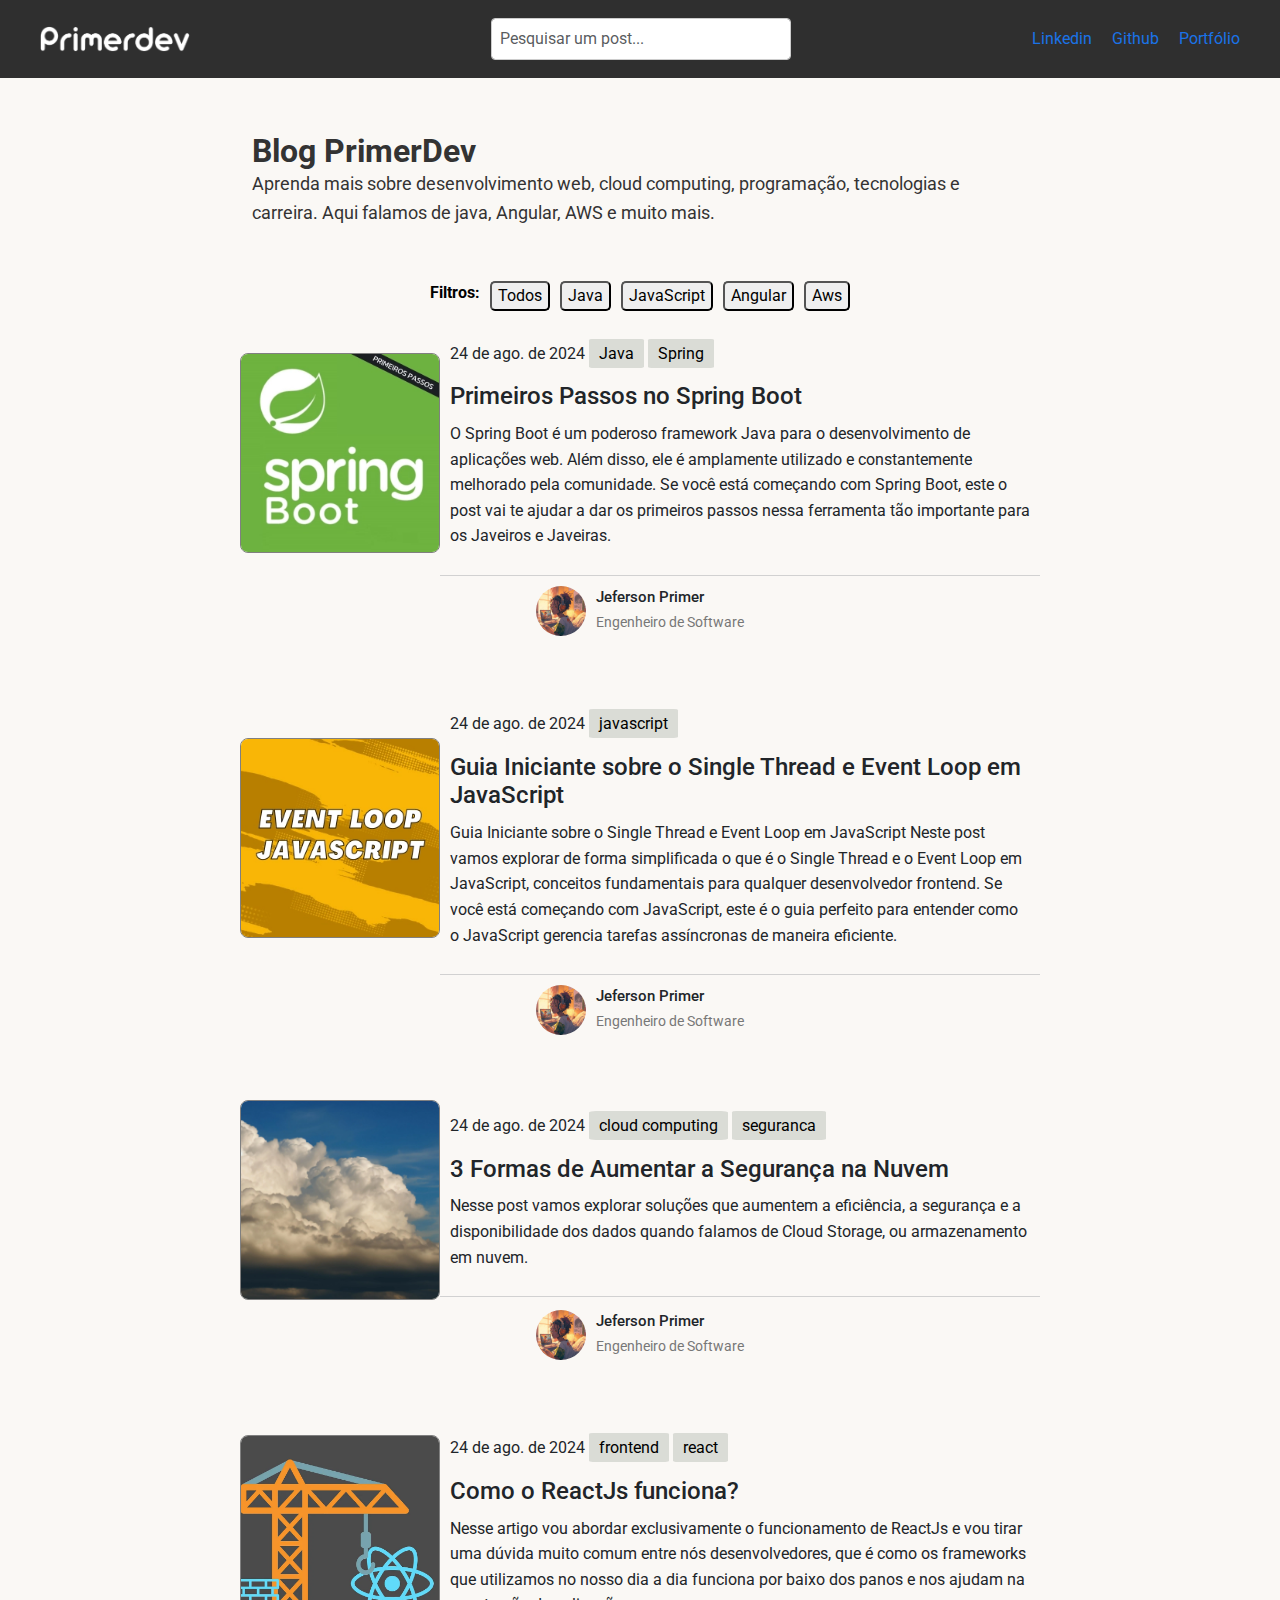
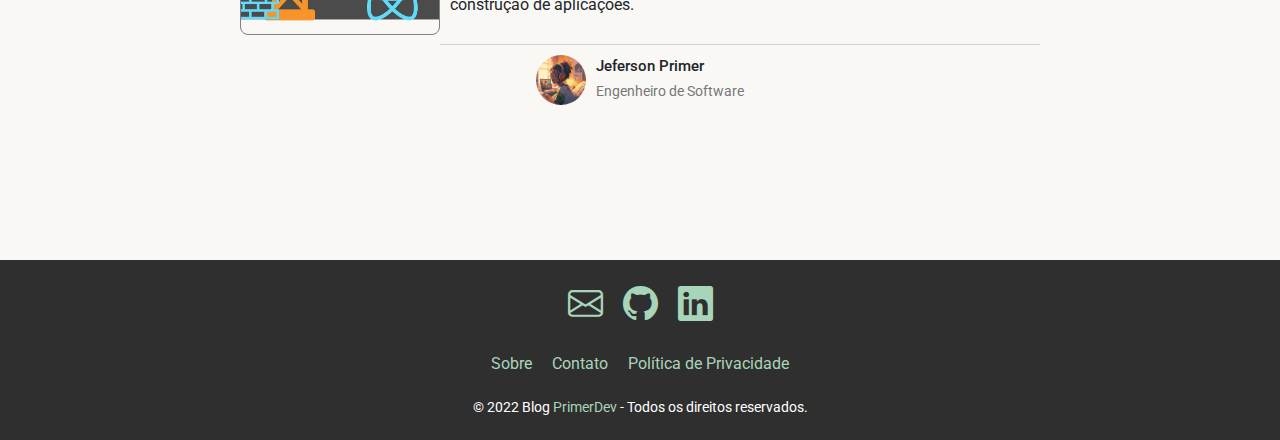
==== commit c32c7fc3: "feat: modified mobile" ====
--- a/index.html
+++ b/index.html
@@ -59,7 +59,7 @@
           <h1>Blog PrimerDev</h1>
           <p>
             Aprenda mais sobre desenvolvimento web, cloud computing,
-            programação, tecnologias e <br> carreira. Aqui falamos de java, Angular,
+            programação, tecnologias e carreira. Aqui falamos de java, Angular,
             AWS e muito mais.
           </p>
         </div>
@@ -177,6 +177,39 @@
               </div>
             </a>
           </div>
+
+          <!--  -->
+          <a href="/routers/post-details.html?id=4">
+            <div class="card" data-tags="javascript react frontend">
+              <div class="post">
+                <div class="post-header">
+                  <img src="images_home/react-js-cover-img.webp" alt="Imagem reactjs" />
+                  <div class="post-text">
+                    <p class="data">
+                      24 de ago. de 2024 <span>frontend</span> <span>react</span>
+                    </p>
+                    <h1>Como o ReactJs funciona?</h1>
+                    <p>
+                      Nesse artigo vou abordar exclusivamente o funcionamento de ReactJs e vou tirar uma dúvida muito
+                      comum entre nós desenvolvedores, que é como os frameworks que utilizamos no nosso dia a dia
+                      funciona por baixo dos panos e nos ajudam na construção de aplicações.
+                    </p>
+                  </div>
+                </div>
+              </div>
+          </a>
+
+            <a href="https://jefersonprimer.github.com" target="_blank">
+              <div class="meu-perfil">
+                <img src="images_home/profile.jpg" alt="Foto de perfil" />
+                <div class="perfil-info">
+                  <h1>Jeferson Primer</h1>
+                  <p>Engenheiro de Software</p>
+                </div>
+              </div>
+            </a>
+          </div>
+
       </section>
     </main>
 
--- a/css/index.css
+++ b/css/index.css
@@ -138,6 +138,10 @@
   margin: 0;               
 }
 
+.home h1 {
+  font-weight: bold; 
+}
+
 /* Overlay nav */
 /* Alteração na classe do ícone do hambúrguer */
 .navbar-toggler-icon {
@@ -223,6 +227,27 @@
   transform: scale(1.02);
   transition: transform 0.3s ease, box-shadow 0.3s ease;
 }
+/*111111111111111111111111111111111111*/
+/* colocar no mobile a parte de baixo*/
+.card .post-header {
+  display: flex; /* Alinha elementos horizontalmente */
+  align-items: center; /* Centraliza verticalmente */
+}
+
+.card .post-header img {
+  width: 200px; /* Defina a largura fixa desejada */
+  height: 200px; /* Defina a altura fixa desejada */
+  object-fit: cover; /* Garante que a imagem preencha o espaço sem distorcer */
+  border-radius: 8px; /* Opcional: para bordas arredondadas */
+  border: 1px solid gray;
+}
+
+.card .post-header .post-text {
+  flex: 1; /* Permite que o texto ocupe o restante do espaço disponível */
+  
+}
+
+/* colocar no mobile a parte de cima*/
 
 .post {
   display: flex;
@@ -240,7 +265,6 @@
 
 .post-header img {
   border-radius: 2vh;
-  width: 400px;
   object-fit: cover; 
 }
 
--- a/css/index-mobile.css
+++ b/css/index-mobile.css
@@ -100,7 +100,8 @@
   }
 
   .home {
-    padding-top: 6vh;
+    text-align: justify;
+    padding-top: 5vh;
     padding-bottom: 5px;
     display: flex;            
     flex-direction: column; 
@@ -111,7 +112,12 @@
     height: auto;
   }
 
+  .home h1 {
+    font-weight: bold; 
+  }
+
   .filtro {
+    margin-top: 10px;
     padding: 5px 5px;
     display: flex;
     align-items: center;
@@ -129,12 +135,34 @@
   .card {
     width: 100%; 
     max-width: 400px; 
-    margin: 20px auto; 
+    margin: 50px auto; 
     border: none;
     border-bottom: 1px solid #D1D1D1;
     background-color: #FAF8F5;
   }
 
+  /*111111111111111111111111111111111111*/
+/* colocar no mobile a parte de baixo*/
+.card .post-header {
+  display: flex; /* Alinha elementos horizontalmente */
+  align-items: center; /* Centraliza verticalmente */
+}
+
+.card .post-header img {
+  width: 100%; /* Defina a largura fixa desejada */
+  height: 200px; /* Defina a altura fixa desejada */
+  object-fit: cover; /* Garante que a imagem preencha o espaço sem distorcer */
+  border-radius: 8px; /* Opcional: para bordas arredondadas */
+  border: 1px solid gray;
+}
+
+.card .post-header .post-text {
+  flex: 1; /* Permite que o texto ocupe o restante do espaço disponível */
+  
+}
+
+/* colocar no mobile a parte de cima*/
+
   .post {
     display: flex;
     flex-direction: column; 
@@ -150,8 +178,8 @@
   
   .post-header img {
     border-radius: 2vh;
-    max-width: 600px; 
-    max-height: 300px;
+    /* max-width: 800px; 
+    max-height: 800px; */
     object-fit: cover; 
   }
 
